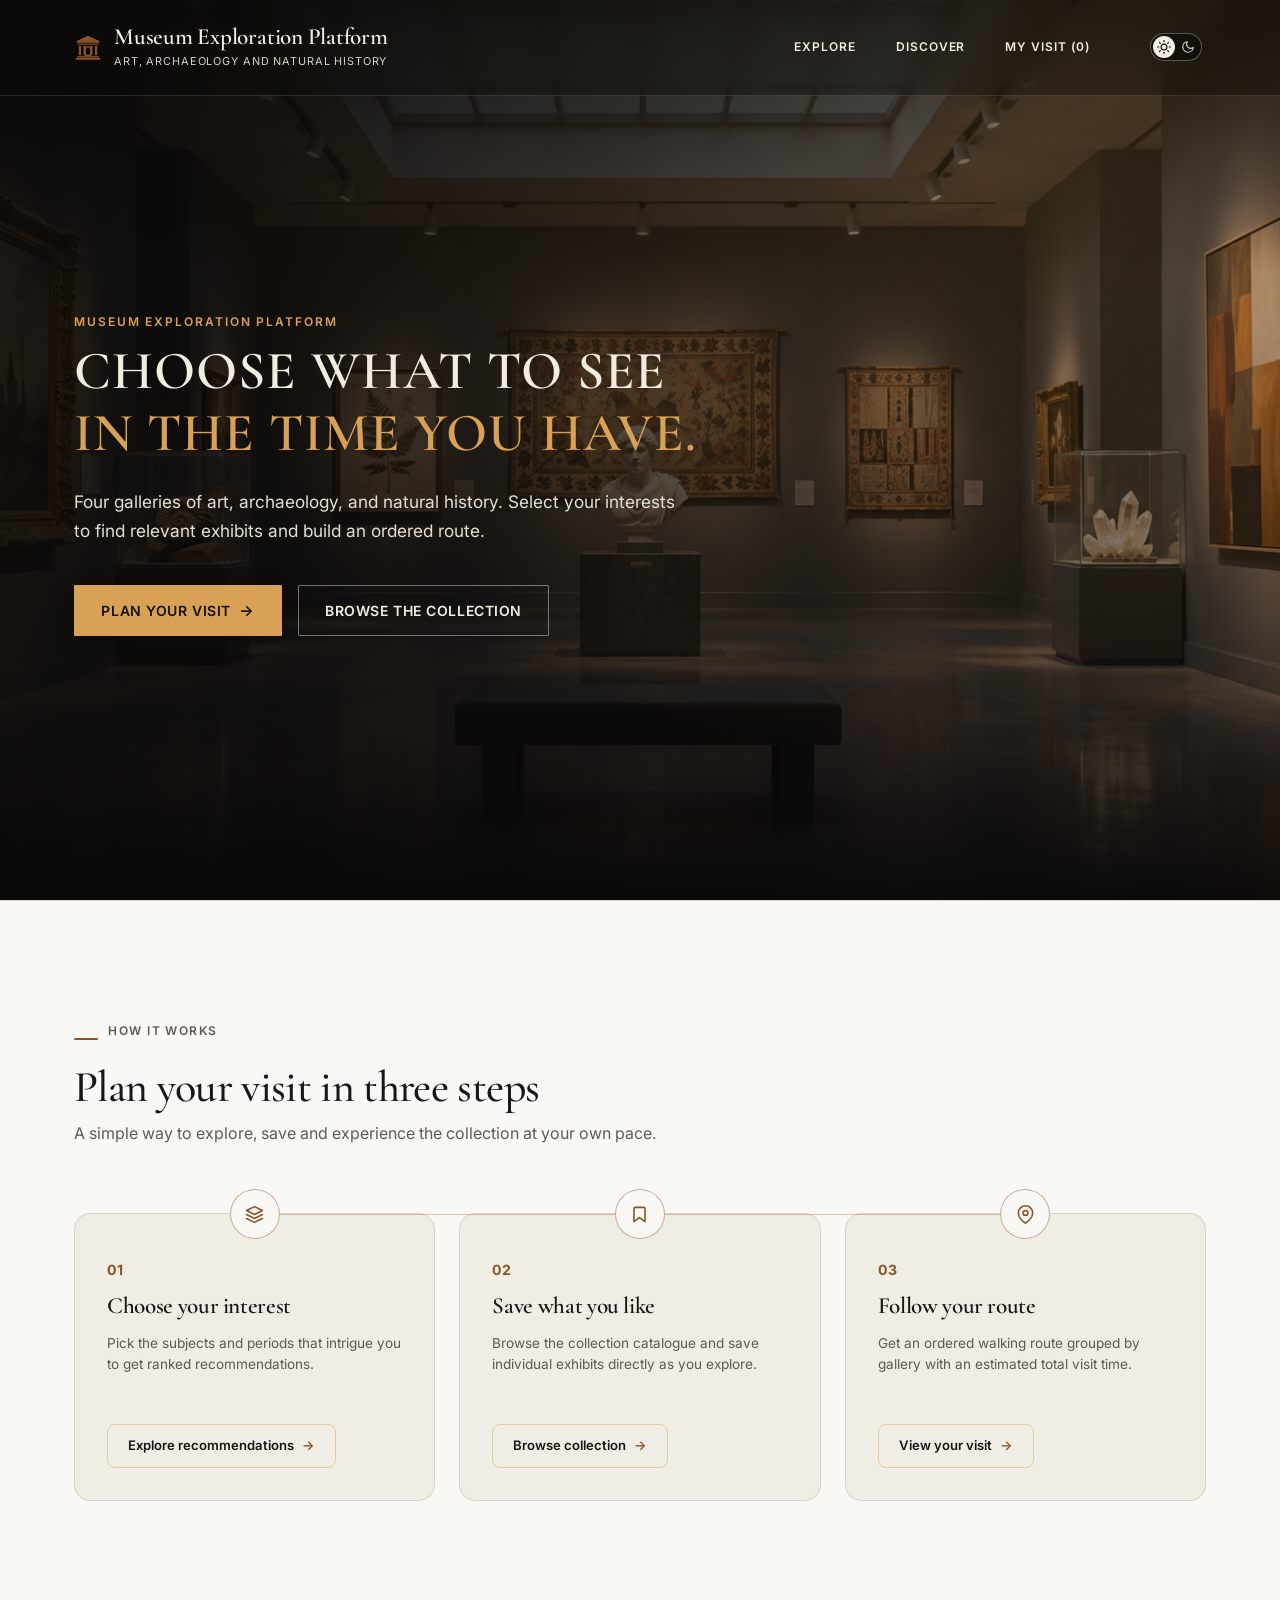
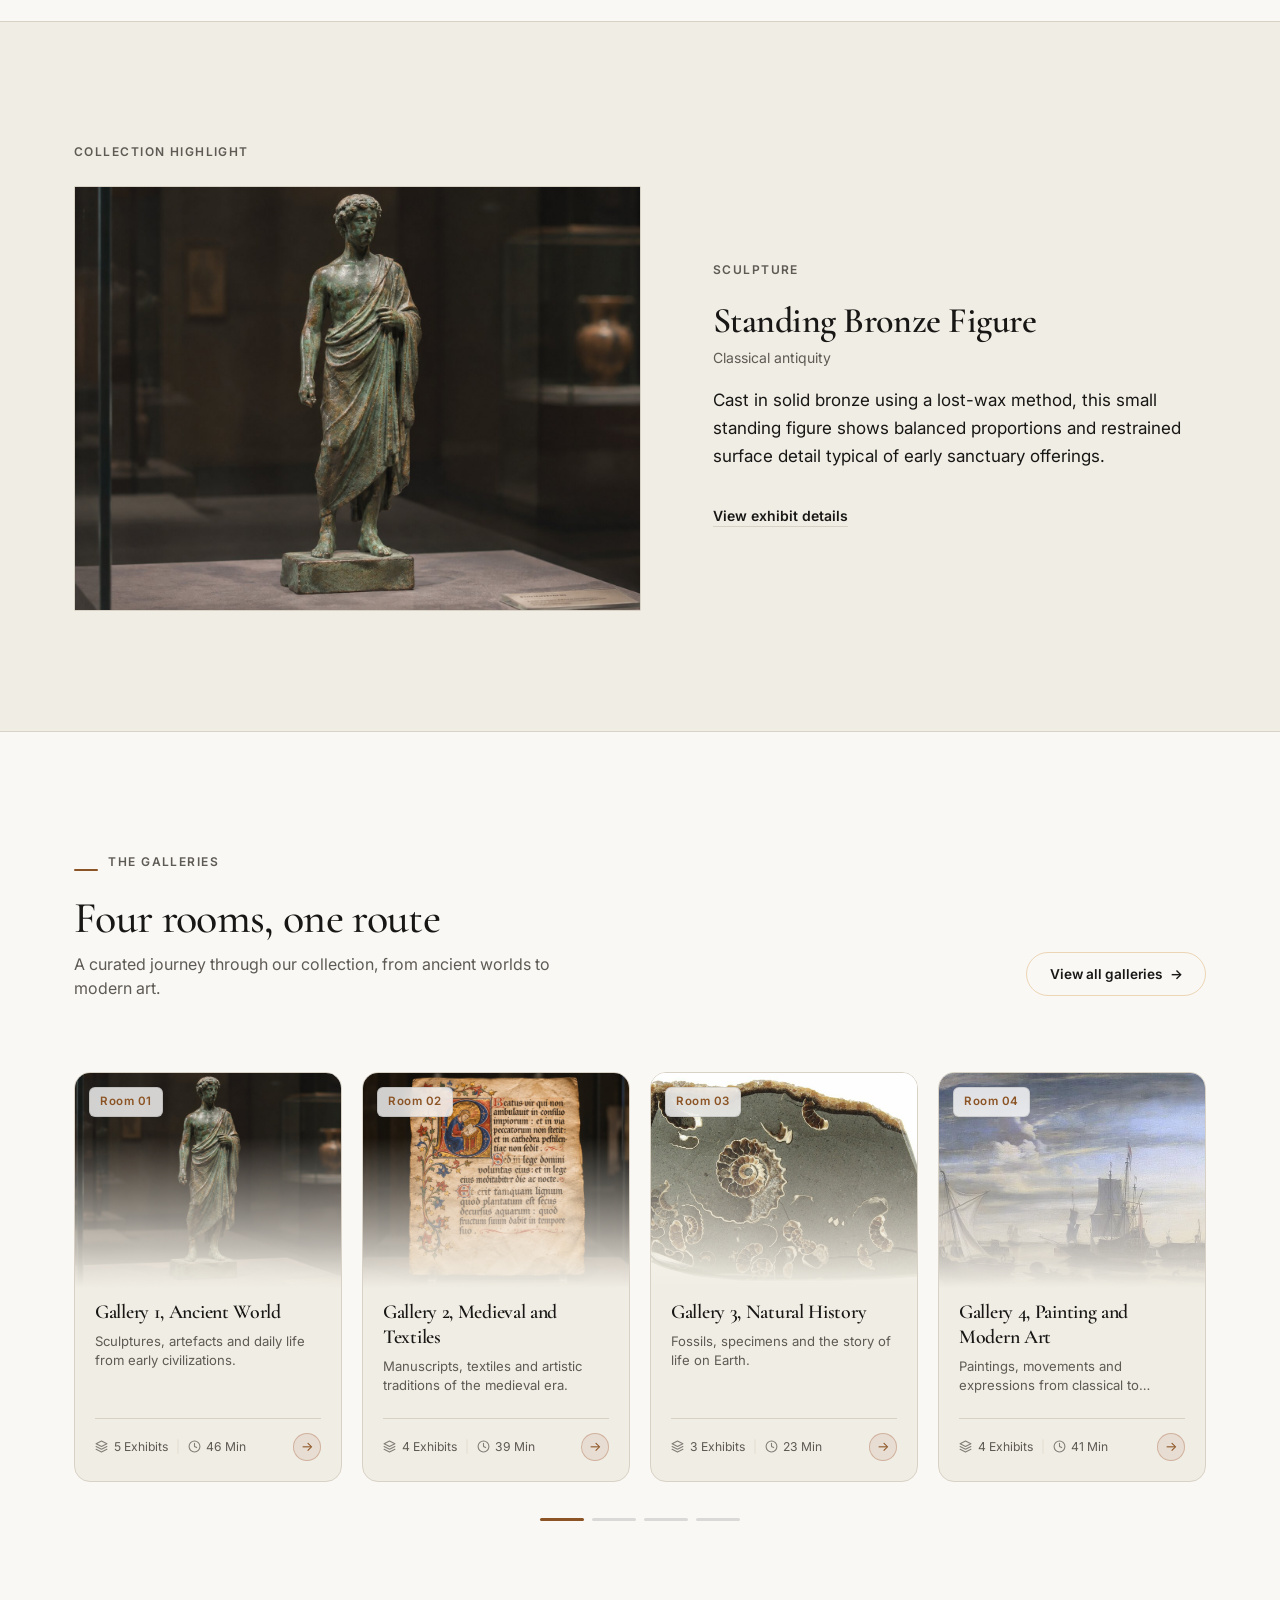
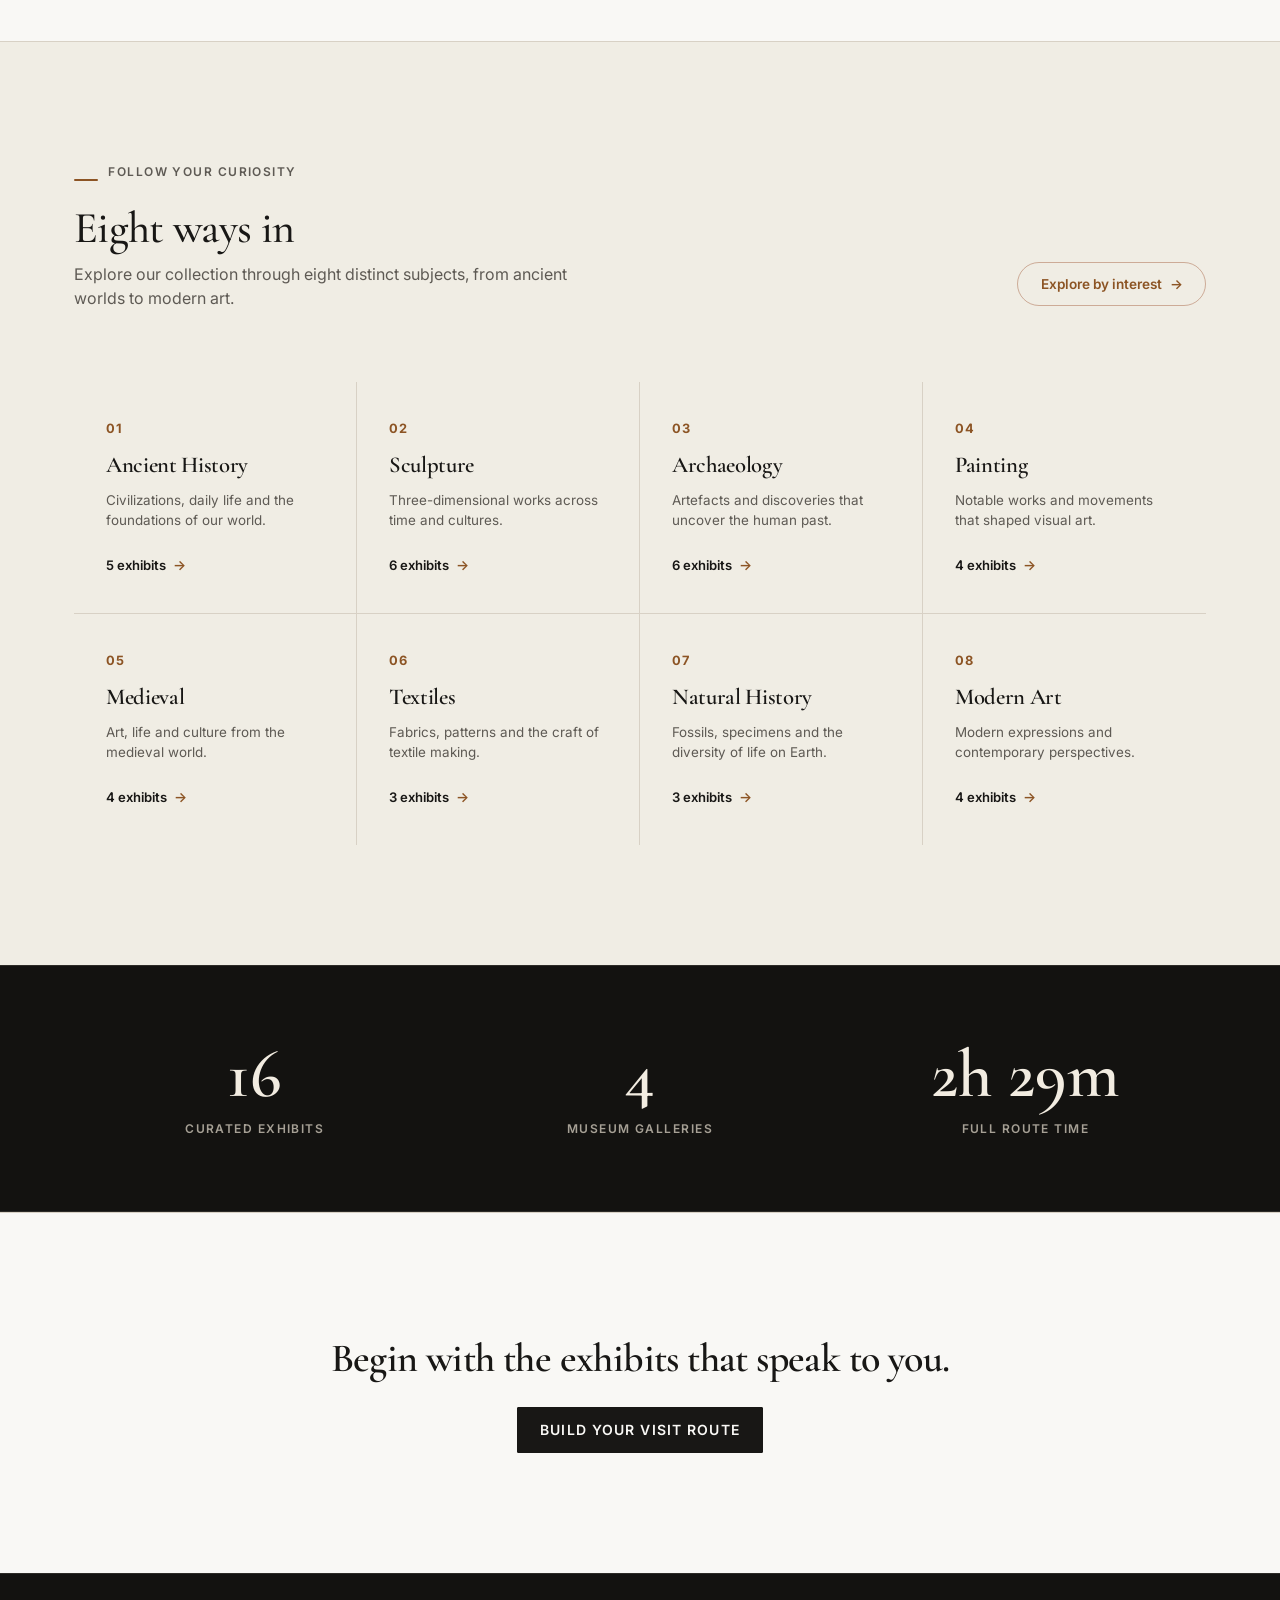
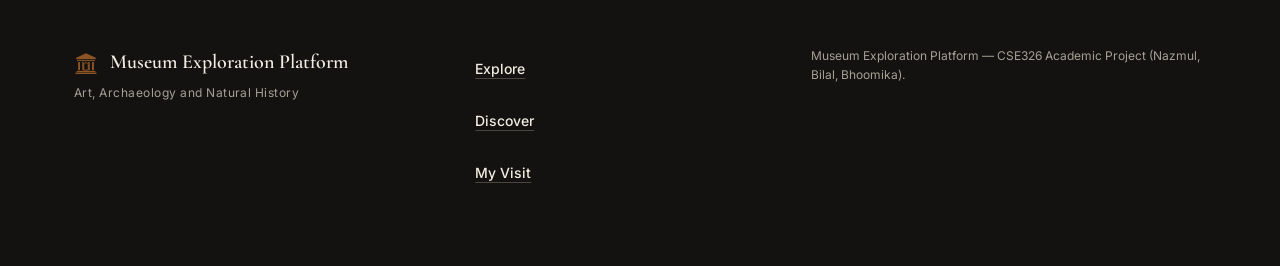
==== index.html @ 43112bed "Initial commit: Museum Exploration Platform" ====
<!DOCTYPE html>
<html lang="en">
<head>
  <meta charset="UTF-8">
  <meta name="viewport" content="width=device-width, initial-scale=1.0">
  <title>Museum Exploration Platform — Art, Archaeology and Natural History</title>
  <link rel="icon" type="image/svg+xml" href="images/logo.svg">
  <!-- Anti-flash: set theme before rendering -->
  <script>
    (function () {
      try {
        var saved = localStorage.getItem('theme');
        var prefersDark = window.matchMedia && window.matchMedia('(prefers-color-scheme: dark)').matches;
        var theme = saved || (prefersDark ? 'dark' : 'light');
        document.documentElement.setAttribute('data-theme', theme);
      } catch (e) {
        document.documentElement.setAttribute('data-theme', 'light');
      }
    })();
  </script>
  <link rel="preconnect" href="https://fonts.googleapis.com">
  <link rel="preconnect" href="https://fonts.gstatic.com" crossorigin>
  <link href="https://fonts.googleapis.com/css2?family=Cormorant+Garamond:wght@500;600;700&family=Inter:wght@400;500;600&display=swap" rel="stylesheet">
  <link rel="stylesheet" href="css/style.css">
  <script src="js/data.js" defer></script>
  <script src="js/storage.js" defer></script>
  <script src="js/script.js" defer></script>
</head>
<body>
  <div class="scroll-progress" id="scroll-progress" aria-hidden="true"></div>
  <header class="site-header site-header--home">
    <div class="container header-inner">
      <a href="index.html" class="site-brand" aria-current="page">
        <span class="site-logo" aria-hidden="true">
          <svg class="site-logo-icon" width="28" height="28" viewBox="0 0 32 32" fill="none" xmlns="http://www.w3.org/2000/svg">
            <path d="M16 3L3 9V11H29V9L16 3Z" fill="currentColor"/>
            <rect x="4" y="12" width="24" height="1.5" fill="currentColor" opacity="0.85"/>
            <rect x="5.5" y="14.5" width="2.5" height="11" rx="0.5" fill="currentColor"/>
            <rect x="11" y="14.5" width="2" height="11" rx="0.5" fill="currentColor"/>
            <rect x="19" y="14.5" width="2" height="11" rx="0.5" fill="currentColor"/>
            <rect x="24" y="14.5" width="2.5" height="11" rx="0.5" fill="currentColor"/>
            <path d="M13 25.5V18.5C13 16.843 14.343 15.5 16 15.5C17.657 15.5 19 16.843 19 18.5V25.5H13Z" stroke="currentColor" stroke-width="1.3" fill="none"/>
            <rect x="3.5" y="26.5" width="25" height="1.5" fill="currentColor"/>
            <rect x="2" y="28.5" width="28" height="2" rx="0.5" fill="currentColor"/>
          </svg>
        </span>
        <span class="site-brand-text">
          <span class="site-title">Museum Exploration Platform</span>
          <span class="site-subtitle">Art, Archaeology and Natural History</span>
        </span>
      </a>

      <div class="header-controls">
        <button type="button" class="theme-toggle" id="theme-toggle" role="switch" aria-checked="false" aria-label="Dark mode">
          <span class="sr-only">Dark mode</span>
          <span class="switch-track" aria-hidden="true">
            <svg class="switch-icon switch-icon-sun" width="14" height="14" viewBox="0 0 24 24" fill="none" stroke="currentColor" stroke-width="2" stroke-linecap="round" stroke-linejoin="round" aria-hidden="true">
              <circle cx="12" cy="12" r="5"></circle>
              <line x1="12" y1="1" x2="12" y2="3"></line>
              <line x1="12" y1="21" x2="12" y2="23"></line>
              <line x1="4.22" y1="4.22" x2="5.64" y2="5.64"></line>
              <line x1="18.36" y1="18.36" x2="19.78" y2="19.78"></line>
              <line x1="1" y1="12" x2="3" y2="12"></line>
              <line x1="21" y1="12" x2="23" y2="12"></line>
              <line x1="4.22" y1="19.78" x2="5.64" y2="18.36"></line>
              <line x1="18.36" y1="5.64" x2="19.78" y2="4.22"></line>
            </svg>
            <svg class="switch-icon switch-icon-moon" width="14" height="14" viewBox="0 0 24 24" fill="none" stroke="currentColor" stroke-width="2" stroke-linecap="round" stroke-linejoin="round" aria-hidden="true">
              <path d="M21 12.79A9 9 0 1 1 11.21 3 7 7 0 0 0 21 12.79z"></path>
            </svg>
            <span class="switch-knob"></span>
          </span>
        </button>
        <button type="button" class="nav-toggle" id="nav-toggle" aria-expanded="false" aria-controls="site-nav">
          Menu
        </button>
      </div>

      <nav class="site-nav" id="site-nav" aria-label="Main navigation">
        <ul class="nav-list">
          <li><a href="explore.html" class="nav-link">Explore</a></li>
          <li><a href="discover.html" class="nav-link">Discover</a></li>
          <li><a href="visit.html" class="nav-link">My Visit (<span id="nav-visit-count">0</span>)</a></li>
        </ul>
      </nav>
    </div>
  </header>

  <main>
    <!-- Section 1: Full-width Photography Hero -->
    <section class="hero-full" aria-labelledby="hero-heading">
      <img src="images/hero-gallery.jpg" alt="Symmetrical museum gallery with a dark gallery bench, central marble bust on a stone pedestal, skylight ceiling, wall tapestries and paintings, and glass display cases holding a fossil and crystal specimen" class="hero-full-bg">
      <div class="hero-full-scrim" aria-hidden="true"></div>
      <div class="container hero-full-container">
        <div class="hero-content">
          <p class="label hero-eyebrow">Museum Exploration Platform</p>
          <h1 id="hero-heading" class="display-title">
            <span class="hero-title-line">Choose what to see</span>
            <span class="hero-title-line hero-accent">in the time you have.</span>
          </h1>
          <p class="hero-lead">
            Four galleries of art, archaeology, and natural history. Select your interests to find relevant exhibits and build an ordered route.
          </p>
          <div class="hero-actions">
            <a href="discover.html" class="btn btn-hero-primary">
              <span>Plan your visit</span>
              <span class="hero-btn-arrow" aria-hidden="true">&rarr;</span>
            </a>
            <a href="explore.html" class="btn btn-hero-secondary">
              <span>Browse the collection</span>
            </a>
          </div>
        </div>
      </div>
    </section>

    <!-- Section 2: Site Guide -->
    <section class="home-section section-bg-base guide-section" aria-labelledby="guide-heading">
      <div class="container">
        <div class="guide-header reveal">
          <div class="eyebrow-row">
            <span class="eyebrow-dash" aria-hidden="true"></span>
            <p class="label guide-eyebrow">How it works</p>
          </div>
          <h2 id="guide-heading" class="guide-heading">Plan your visit in three steps</h2>
          <p class="guide-subtitle">A simple way to explore, save and experience the collection at your own pace.</p>
        </div>

        <div class="guide-stepper-container reveal">
          <div class="guide-grid">
            <!-- Step 1 -->
            <div class="guide-card">
              <div class="guide-node" aria-hidden="true">
                <svg class="guide-node-icon" width="20" height="20" viewBox="0 0 24 24" fill="none" stroke="currentColor" stroke-width="2" stroke-linecap="round" stroke-linejoin="round">
                  <polygon points="12 2 2 7 12 12 22 7 12 2"></polygon>
                  <polyline points="2 17 12 22 22 17"></polyline>
                  <polyline points="2 12 12 17 22 12"></polyline>
                </svg>
              </div>
              <span class="guide-num">01</span>
              <h3 class="guide-title">Choose your interest</h3>
              <p class="guide-desc">Pick the subjects and periods that intrigue you to get ranked recommendations.</p>
              <a href="discover.html" class="btn-guide-action">
                <span>Explore recommendations</span>
                <span class="btn-arrow" aria-hidden="true">&rarr;</span>
              </a>
            </div>

            <!-- Step 2 -->
            <div class="guide-card">
              <div class="guide-node" aria-hidden="true">
                <svg class="guide-node-icon" width="20" height="20" viewBox="0 0 24 24" fill="none" stroke="currentColor" stroke-width="2" stroke-linecap="round" stroke-linejoin="round">
                  <path d="M19 21l-7-5-7 5V5a2 2 0 0 1 2-2h10a2 2 0 0 1 2 2z"></path>
                </svg>
              </div>
              <span class="guide-num">02</span>
              <h3 class="guide-title">Save what you like</h3>
              <p class="guide-desc">Browse the collection catalogue and save individual exhibits directly as you explore.</p>
              <a href="explore.html" class="btn-guide-action">
                <span>Browse collection</span>
                <span class="btn-arrow" aria-hidden="true">&rarr;</span>
              </a>
            </div>

            <!-- Step 3 -->
            <div class="guide-card">
              <div class="guide-node" aria-hidden="true">
                <svg class="guide-node-icon" width="20" height="20" viewBox="0 0 24 24" fill="none" stroke="currentColor" stroke-width="2" stroke-linecap="round" stroke-linejoin="round">
                  <path d="M21 10c0 7-9 13-9 13s-9-6-9-13a9 9 0 0 1 18 0z"></path>
                  <circle cx="12" cy="10" r="3"></circle>
                </svg>
              </div>
              <span class="guide-num">03</span>
              <h3 class="guide-title">Follow your route</h3>
              <p class="guide-desc">Get an ordered walking route grouped by gallery with an estimated total visit time.</p>
              <a href="visit.html" class="btn-guide-action">
                <span>View your visit</span>
                <span class="btn-arrow" aria-hidden="true">&rarr;</span>
              </a>
            </div>
          </div>
        </div>
      </div>
    </section>

    <!-- Section 3: Featured Exhibit Highlight -->
    <section class="home-section section-bg-surface" aria-labelledby="featured-heading">
      <div class="container">
        <div class="featured-header reveal">
          <p class="label">Collection Highlight</p>
          <h2 id="featured-heading" class="visually-hidden">Featured Exhibit</h2>
        </div>

        <div id="home-featured" class="featured-block reveal"></div>
      </div>
    </section>

    <!-- Section 4: The Galleries -->
    <section class="home-section section-bg-base galleries-section" aria-labelledby="galleries-heading">
      <div class="container">
        <div class="galleries-header-row reveal">
          <div class="galleries-header-text">
            <div class="eyebrow-row">
              <span class="eyebrow-dash" aria-hidden="true"></span>
              <p class="label galleries-eyebrow">The galleries</p>
            </div>
            <h2 id="galleries-heading" class="galleries-heading">Four rooms, one route</h2>
            <p class="galleries-subtitle">A curated journey through our collection, from ancient worlds to modern art.</p>
          </div>
          <a href="explore.html" class="btn-galleries-all">
            <span>View all galleries</span>
            <span class="btn-arrow" aria-hidden="true">&rarr;</span>
          </a>
        </div>

        <div id="home-galleries" class="galleries-grid reveal"></div>

        <div class="galleries-pagination-bar reveal" aria-hidden="true">
          <span class="gallery-bar is-active"></span>
          <span class="gallery-bar"></span>
          <span class="gallery-bar"></span>
          <span class="gallery-bar"></span>
        </div>
      </div>
    </section>

    <!-- Section 5: Interests -->
    <section class="home-section section-bg-surface interests-section" aria-labelledby="interests-heading">
      <div class="container">
        <div class="interests-header-row reveal">
          <div class="interests-header-text">
            <div class="eyebrow-row">
              <span class="eyebrow-dash" aria-hidden="true"></span>
              <p class="label interests-eyebrow">Follow your curiosity</p>
            </div>
            <h2 id="interests-heading" class="interests-heading">Eight ways in</h2>
            <p class="interests-subtitle">Explore our collection through eight distinct subjects, from ancient worlds to modern art.</p>
          </div>
          <a href="discover.html" class="btn-interests-all">
            <span>Explore by interest</span>
            <span class="btn-arrow" aria-hidden="true">&rarr;</span>
          </a>
        </div>

        <div id="home-interests" class="interests-grid reveal"></div>
      </div>
    </section>

    <!-- Section 6: Stats Band -->
    <section class="stats-section" aria-labelledby="stats-heading">
      <div class="container">
        <h2 id="stats-heading" class="visually-hidden">Museum by the Numbers</h2>
        <div id="home-stats" class="stats-grid reveal"></div>
      </div>
    </section>

    <!-- Section 7: Closing Call to Action -->
    <section class="home-section closing-cta-section section-bg-base" aria-labelledby="cta-heading">
      <div class="container">
        <div class="closing-cta reveal">
          <h2 id="cta-heading" class="closing-cta-title">Begin with the exhibits that speak to you.</h2>
          <a href="discover.html" class="btn btn-primary">Build your visit route</a>
        </div>
      </div>
    </section>
  </main>

  <footer class="site-footer">
    <div class="container">
      <div class="footer-grid">
        <div class="footer-col">
          <div class="footer-brand-wrap">
            <span class="site-logo footer-logo" aria-hidden="true">
              <svg width="24" height="24" viewBox="0 0 32 32" fill="none" xmlns="http://www.w3.org/2000/svg">
                <path d="M16 3L3 9V11H29V9L16 3Z" fill="currentColor"/>
                <rect x="4" y="12" width="24" height="1.5" fill="currentColor" opacity="0.85"/>
                <rect x="5.5" y="14.5" width="2.5" height="11" rx="0.5" fill="currentColor"/>
                <rect x="11" y="14.5" width="2" height="11" rx="0.5" fill="currentColor"/>
                <rect x="19" y="14.5" width="2" height="11" rx="0.5" fill="currentColor"/>
                <rect x="24" y="14.5" width="2.5" height="11" rx="0.5" fill="currentColor"/>
                <path d="M13 25.5V18.5C13 16.843 14.343 15.5 16 15.5C17.657 15.5 19 16.843 19 18.5V25.5H13Z" stroke="currentColor" stroke-width="1.3" fill="none"/>
                <rect x="3.5" y="26.5" width="25" height="1.5" fill="currentColor"/>
                <rect x="2" y="28.5" width="28" height="2" rx="0.5" fill="currentColor"/>
              </svg>
            </span>
            <p class="footer-brand">Museum Exploration Platform</p>
          </div>
          <p class="footer-subtitle">Art, Archaeology and Natural History</p>
        </div>

        <nav class="footer-col" aria-label="Footer navigation">
          <ul class="footer-links">
            <li><a href="explore.html">Explore</a></li>
            <li><a href="discover.html">Discover</a></li>
            <li><a href="visit.html">My Visit</a></li>
          </ul>
        </nav>

        <div class="footer-col footer-meta">
          <p>Museum Exploration Platform — CSE326 Academic Project (Nazmul, Bilal, Bhoomika).</p>
        </div>
      </div>
    </div>
  </footer>

  <button type="button" class="back-to-top" id="back-to-top" aria-label="Back to top">
    <svg width="14" height="14" viewBox="0 0 14 14" fill="none" aria-hidden="true">
      <path d="M7 12V2M7 2L2 7M7 2L12 7" stroke="currentColor" stroke-width="1.75" stroke-linecap="square"/>
    </svg>
  </button>
</body>
</html>
---- css/style.css ----
:root {
  color-scheme: light;

  /* Museum Exploration Platform (Light Theme) */
  --color-bg: #F9F8F5;
  --color-surface: #F0EDE4;
  --color-surface-raised: #FFFFFF;
  --color-text: #181715;
  --color-text-muted: #5E5A54;
  --color-border: #D8D1C5;
  --color-border-ui: #7A746B;
  --color-accent: #8C5424;
  --color-accent-hover: #70421B;
  --color-accent-text: #FFFFFF;
  --color-overlay: rgba(19, 18, 16, 0.72);
  --color-header-bg: rgba(249, 248, 245, 0.72);
  --color-hero-accent: #D9A155;
  --header-h: 74px;
  --shadow-soft: 0 10px 30px -10px rgba(24, 23, 21, 0.08);

  /* Typography */
  --font-heading: "Cormorant Garamond", Georgia, "Times New Roman", serif;
  --font-body: "Inter", -apple-system, BlinkMacSystemFont, "Segoe UI", Roboto, sans-serif;

  /* Fluid type scale (clamp) */
  --text-display: clamp(2.75rem, 6vw, 4.5rem);
  --text-h1: clamp(2.25rem, 4.5vw, 3.25rem);
  --text-h2: clamp(1.75rem, 3vw, 2.25rem);
  --text-h3: clamp(1.25rem, 2vw, 1.5rem); /* min 20px (1.25rem) */
  --text-base: 1.0625rem;
  --text-sm: 0.875rem;
  --text-xs: 0.75rem;

  /* Spacing scale */
  --container-max: 1180px;
  --space-2xs: 0.25rem;
  --space-xs: 0.5rem;
  --space-sm: 1rem;
  --space-md: 1.5rem;
  --space-lg: 2.5rem;
  --space-xl: 4.5rem;
  --space-2xl: 7.5rem;

  /* Physical shape & motion */
  --radius: 1px;
  --card-ratio: 4 / 5;
  --transition: 0.25s ease;
  --transition-theme: background-color 0.3s ease, color 0.3s ease, border-color 0.3s ease;
}

[data-theme="dark"] {
  color-scheme: dark;

  /* Museum Exploration Platform (Dark Theme) */
  --color-bg: #131210;
  --color-surface: #1D1C19;
  --color-surface-raised: #272622;
  --color-text: #F2ECE1;
  --color-text-muted: #A6A095;
  --color-border: #2D2B27;
  --color-border-ui: #7C766C;
  --color-accent: #C89248;
  --color-accent-hover: #D9A155;
  --color-accent-text: #131210;
  --color-overlay: rgba(10, 9, 8, 0.80);
  --color-header-bg: rgba(19, 18, 16, 0.72);
  --color-hero-accent: #D9A155;
  --shadow-soft: 0 10px 30px -10px rgba(0, 0, 0, 0.45);
}

*,
*::before,
*::after {
  box-sizing: border-box;
}

html {
  scroll-behavior: smooth;
}

body {
  margin: 0;
  min-height: 100vh;
  display: flex;
  flex-direction: column;
  font-family: var(--font-body);
  font-size: var(--text-base);
  line-height: 1.65;
  color: var(--color-text);
  background-color: var(--color-bg);
  transition: var(--transition-theme);
}

@media (prefers-reduced-motion: reduce) {
  *,
  *::before,
  *::after {
    animation-duration: 0.01ms !important;
    animation-iteration-count: 1 !important;
    transition-duration: 0.01ms !important;
    scroll-behavior: auto !important;
  }

  html.js-reveal .reveal {
    opacity: 1 !important;
    transform: none !important;
    transition: none !important;
  }

  .back-to-top {
    transition: none !important;
    transform: none !important;
  }

  .scroll-progress {
    transition: none !important;
  }

  .intro-loader-progress {
    width: 100% !important;
    transition: none !important;
  }

  .site-header {
    transition: none !important;
  }

  .switch-knob {
    transition: none !important;
  }

  .exhibit-card,
  .exhibit-card:hover,
  .exhibit-card-media img,
  .exhibit-card:hover .exhibit-card-media img,
  .card-bookmark-btn,
  .card-bookmark-btn:hover,
  .exhibit-card-view-link,
  .exhibit-card-view-link .arrow,
  .exhibit-card-view-link:hover .arrow,
  .btn-hero-primary,
  .btn-hero-primary:hover,
  .btn-hero-primary .hero-btn-arrow,
  .btn-hero-secondary,
  .btn-hero-secondary:hover {
    transform: none !important;
    filter: none !important;
    transition: none !important;
  }
}

main {
  flex: 1;
  padding-top: var(--header-h);
}

.site-header--home + main {
  padding-top: 0;
}

img {
  display: block;
  max-width: 100%;
  height: auto;
}

h1,
h2,
h3 {
  font-family: var(--font-heading);
  font-weight: 600;
  line-height: 1.18;
  color: var(--color-text);
  margin: 0 0 var(--space-sm);
  letter-spacing: -0.015em;
}

h1 {
  font-size: var(--text-h1);
  line-height: 1.12;
}

h2 {
  font-size: var(--text-h2);
  line-height: 1.2;
}

h3 {
  font-size: var(--text-h3);
  line-height: 1.3;
}

p {
  margin: 0 0 var(--space-sm);
}

a {
  color: var(--color-text);
  transition: color var(--transition);
}

a:focus-visible,
button:focus-visible {
  outline: 2px solid var(--color-accent);
  outline-offset: 3px;
}

.container {
  width: 100%;
  max-width: var(--container-max);
  margin: 0 auto;
  padding-left: var(--space-sm);
  padding-right: var(--space-sm);
}

.label {
  font-size: var(--text-xs);
  font-weight: 600;
  text-transform: uppercase;
  letter-spacing: 0.12em;
  color: var(--color-text-muted);
}

/* Buttons */
.btn {
  display: inline-flex;
  align-items: center;
  justify-content: center;
  gap: 0.5rem;
  min-height: 44px;
  padding: 0.65rem 1.4rem;
  font-family: var(--font-body);
  font-size: var(--text-sm);
  font-weight: 600;
  text-transform: uppercase;
  letter-spacing: 0.08em;
  text-decoration: none;
  border-radius: var(--radius);
  cursor: pointer;
  transition: background-color var(--transition), color var(--transition), border-color var(--transition), transform var(--transition), box-shadow var(--transition);
}

.btn:active {
  transform: translateY(1px) scale(0.99);
}

.btn:disabled,
.btn[aria-disabled="true"] {
  opacity: 0.45;
  cursor: not-allowed;
  pointer-events: none;
}

.btn-primary {
  background-color: var(--color-text);
  color: var(--color-bg);
  border: 1px solid var(--color-text);
}

.btn-primary:hover {
  background-color: var(--color-accent);
  border-color: var(--color-accent);
  color: var(--color-accent-text);
}

.btn-secondary {
  background-color: transparent;
  color: var(--color-text);
  border: 1px solid var(--color-border-ui);
}

.btn-secondary:hover {
  background-color: var(--color-surface);
  border-color: var(--color-text);
  color: var(--color-text);
}

.save-btn.is-saved {
  background-color: var(--color-text);
  color: var(--color-bg);
  border-color: var(--color-text);
}

.save-btn.is-saved:hover {
  background-color: var(--color-accent);
  border-color: var(--color-accent);
  color: var(--color-accent-text);
}

[hidden] {
  display: none !important;
}

/* Shared header and navigation */
.site-header {
  position: fixed;
  top: 0;
  left: 0;
  right: 0;
  width: 100%;
  z-index: 100;
  background-color: var(--color-header-bg);
  -webkit-backdrop-filter: blur(14px);
  backdrop-filter: blur(14px);
  border-bottom: 1px solid var(--color-border);
  transform: translateY(0);
  transition: transform 0.35s ease, background-color var(--transition), border-color var(--transition), box-shadow var(--transition), color var(--transition);
}

@supports not ((backdrop-filter: blur(1px)) or (-webkit-backdrop-filter: blur(1px))) {
  .site-header {
    background-color: var(--color-bg);
  }
  .site-header.is-home-top {
    background-color: #131210;
  }
}

.site-header.is-scrolled {
  border-bottom-color: var(--color-border);
  box-shadow: var(--shadow-soft);
}

/* Hide on scroll down past 120px */
.site-header.is-hidden {
  transform: translateY(-100%);
}

/* Keyboard accessibility: never hide while focus is within header */
.site-header:focus-within {
  transform: translateY(0) !important;
}

/* Solid background when mobile nav is open */
.site-header.has-nav-open {
  background-color: var(--color-bg);
}

/* Home page top state: dark translucent tint over hero photo */
.site-header.is-home-top {
  background-color: rgba(10, 9, 8, 0.35);
  border-bottom-color: rgba(255, 255, 255, 0.12);
  color: #F2ECE1;
}

.site-header.is-home-top.has-nav-open {
  background-color: rgba(19, 18, 16, 0.95);
}

.site-header.is-home-top .site-title,
.site-header.is-home-top .nav-link,
.site-header.is-home-top .nav-toggle {
  color: #F2ECE1;
}

.site-header.is-home-top .site-subtitle {
  color: #D8D1C5;
}

.site-header.is-home-top .site-brand:hover .site-title {
  color: #D9A155;
}

.site-header.is-home-top .nav-link:hover,
.site-header.is-home-top .nav-link[aria-current="page"] {
  color: #D9A155;
  text-decoration-color: #D9A155;
}

.site-header.is-home-top .nav-toggle {
  color: #F2ECE1;
  border-color: rgba(255, 255, 255, 0.3);
}

.site-header.is-home-top .nav-toggle:hover {
  background-color: rgba(255, 255, 255, 0.12);
  border-color: #F2ECE1;
}

.site-header.is-home-top .switch-track {
  background-color: rgba(10, 9, 8, 0.55);
  border-color: rgba(255, 255, 255, 0.3);
}

.site-header.is-home-top .theme-toggle:hover .switch-track {
  border-color: #F2ECE1;
}

.site-header.is-home-top .switch-icon {
  color: #D8D1C5;
}

.site-header.is-home-top .switch-icon-sun {
  color: #181715;
}

.site-header.is-home-top .switch-knob {
  background-color: #F2ECE1;
}

[data-theme="dark"] .site-header.is-home-top .switch-icon-moon {
  color: #131210;
}

[data-theme="dark"] .site-header.is-home-top .switch-icon-sun {
  color: #A6A095;
}

[data-theme="dark"] .site-header.is-home-top .switch-knob {
  background-color: #D9A155;
}

.header-inner {
  display: flex;
  flex-wrap: wrap;
  align-items: center;
  justify-content: space-between;
  gap: var(--space-sm);
  padding-top: var(--space-sm);
  padding-bottom: var(--space-sm);
}

.site-brand {
  flex: 1;
  min-width: 0;
  display: flex;
  flex-direction: row;
  align-items: center;
  gap: 0.75rem;
  min-height: 44px;
  text-decoration: none;
  color: var(--color-text);
}

.site-logo {
  display: inline-flex;
  align-items: center;
  justify-content: center;
  color: var(--color-hero-accent);
  flex-shrink: 0;
  transition: transform var(--transition), color var(--transition);
}

[data-theme="light"] .site-logo {
  color: var(--color-accent);
}

.site-brand:hover .site-logo {
  transform: scale(1.05);
}

.site-brand-text {
  display: flex;
  flex-direction: column;
  justify-content: center;
  min-width: 0;
}

.site-title {
  font-family: var(--font-heading);
  font-size: clamp(1.15rem, 1.8vw, 1.4rem);
  font-weight: 600;
  line-height: 1.15;
  letter-spacing: -0.01em;
  white-space: nowrap;
  transition: color var(--transition);
}

.site-brand:hover .site-title {
  color: var(--color-hero-accent);
}

[data-theme="light"] .site-brand:hover .site-title {
  color: var(--color-accent);
}

.site-subtitle {
  font-size: 0.68rem;
  color: var(--color-text-muted);
  letter-spacing: 0.08em;
  text-transform: uppercase;
  margin-top: 2px;
}

.header-controls {
  display: flex;
  align-items: center;
  gap: var(--space-xs);
}

/* Dark Mode Switch */
.theme-toggle {
  display: inline-flex;
  align-items: center;
  justify-content: center;
  min-height: 44px;
  min-width: 56px;
  padding: 8px 4px;
  background-color: transparent;
  border: none;
  border-radius: 999px;
  cursor: pointer;
  color: var(--color-text);
  transition: opacity var(--transition);
}

.theme-toggle:focus-visible {
  outline: 2px solid var(--color-accent);
  outline-offset: 3px;
}

/* 52px by 28px pill track */
.switch-track {
  position: relative;
  display: inline-flex;
  align-items: center;
  justify-content: space-between;
  width: 52px;
  height: 28px;
  padding: 0 6px;
  background-color: var(--color-surface);
  border: 1px solid var(--color-border-ui);
  border-radius: 999px;
  box-sizing: border-box;
  transition: background-color var(--transition), border-color var(--transition);
}

.theme-toggle:hover .switch-track {
  border-color: var(--color-text);
}

[data-theme="dark"] .switch-track {
  background-color: var(--color-surface-raised);
  border-color: var(--color-border-ui);
}

/* Sun and Moon icons */
.switch-icon {
  width: 14px;
  height: 14px;
  flex-shrink: 0;
  z-index: 2;
  color: var(--color-text-muted);
  transition: color var(--transition);
  pointer-events: none;
}

.switch-icon-sun {
  color: #181715;
}

.switch-icon-moon {
  color: var(--color-text-muted);
}

[data-theme="dark"] .switch-icon-sun {
  color: var(--color-text-muted);
}

[data-theme="dark"] .switch-icon-moon {
  color: #131210;
}

/* Round knob */
.switch-knob {
  position: absolute;
  top: 2px;
  left: 2px;
  width: 22px;
  height: 22px;
  border-radius: 50%;
  background-color: #FFFFFF;
  box-shadow: 0 1px 3px rgba(0, 0, 0, 0.22);
  z-index: 1;
  transform: translateX(0);
  transition: transform 0.3s cubic-bezier(0.4, 0, 0.2, 1), background-color var(--transition);
  pointer-events: none;
}

.theme-toggle:hover .switch-knob {
  box-shadow: 0 2px 6px rgba(0, 0, 0, 0.3);
}

[data-theme="dark"] .switch-knob {
  transform: translateX(24px);
  background-color: var(--color-accent);
}

[data-theme="dark"] .theme-toggle:hover .switch-knob {
  background-color: var(--color-accent-hover);
}

.nav-toggle {
  flex-shrink: 0;
  display: inline-flex;
  align-items: center;
  justify-content: center;
  min-height: 44px;
  min-width: 44px;
  padding: 0 var(--space-sm);
  background-color: transparent;
  color: var(--color-text);
  border: 1px solid var(--color-border-ui);
  border-radius: var(--radius);
  font-family: var(--font-body);
  font-size: var(--text-xs);
  font-weight: 600;
  letter-spacing: 0.08em;
  text-transform: uppercase;
  cursor: pointer;
  transition: background-color var(--transition), border-color var(--transition);
}

.nav-toggle:hover {
  background-color: var(--color-surface);
  border-color: var(--color-text);
}

.site-nav {
  display: none;
  width: 100%;
  border-top: 1px solid var(--color-border);
  padding-top: var(--space-xs);
}

.site-nav.is-open {
  display: block;
}

.nav-list {
  list-style: none;
  margin: 0;
  padding: 0;
  display: flex;
  flex-direction: column;
}

.nav-link {
  display: flex;
  align-items: center;
  min-height: 44px;
  font-size: var(--text-xs);
  font-weight: 600;
  letter-spacing: 0.08em;
  text-transform: uppercase;
  text-decoration: none;
  color: var(--color-text);
  transition: color var(--transition);
}

.nav-link:hover,
.nav-link[aria-current="page"] {
  color: var(--color-accent);
  text-decoration: underline;
  text-underline-offset: 5px;
}

/* ==========================================================================
   Home Page: Editorial Photography and Sections
   ========================================================================== */

/* Full-width Photography Hero */
.hero-full {
  position: relative;
  min-height: 100vh;
  min-height: 100dvh;
  display: flex;
  align-items: center;
  background-color: #131210;
  overflow: hidden;
}

@media (min-width: 600px) {
  .hero-full {
    min-height: 100vh;
    min-height: 100dvh;
    align-items: center;
  }
}

@media (min-width: 1000px) {
  .hero-full {
    min-height: 100vh;
    min-height: 100dvh;
    align-items: center;
  }
}

.hero-full-bg {
  position: absolute;
  inset: 0;
  width: 100%;
  height: 100%;
  object-fit: cover;
  z-index: 1;
}

.hero-full-scrim {
  position: absolute;
  inset: 0;
  background:
    radial-gradient(
      ellipse at 85% 20%,
      rgba(217, 161, 85, 0.14) 0%,
      transparent 60%
    ),
    linear-gradient(
      105deg,
      rgba(10, 9, 8, 0.92) 0%,
      rgba(10, 9, 8, 0.74) 42%,
      rgba(10, 9, 8, 0.38) 75%,
      rgba(10, 9, 8, 0.18) 100%
    ),
    linear-gradient(
      to bottom,
      rgba(10, 9, 8, 0.65) 0%,
      transparent 30%,
      rgba(10, 9, 8, 0.45) 70%,
      rgba(10, 9, 8, 0.96) 100%
    );
  z-index: 2;
  pointer-events: none;
}

.hero-full-container {
  position: relative;
  z-index: 3;
  width: 100%;
  padding-top: calc(var(--header-h) + var(--space-md));
  padding-bottom: var(--space-lg);
  color: #F2ECE1;
}

@media (min-width: 600px) {
  .hero-full-container {
    padding-top: calc(var(--header-h) + var(--space-lg));
    padding-bottom: var(--space-xl);
  }
}

@media (min-width: 1000px) {
  .hero-full-container {
    padding-top: calc(var(--header-h) + var(--space-xl));
    padding-bottom: var(--space-2xl);
  }
}

.hero-full-container .hero-content {
  max-width: 52rem;
}

.hero-eyebrow {
  font-size: var(--text-xs);
  font-weight: 600;
  text-transform: uppercase;
  letter-spacing: 0.16em;
  color: var(--color-hero-accent) !important;
  margin-bottom: var(--space-xs);
}

.hero-full-container .display-title {
  font-family: var(--font-heading);
  font-size: clamp(1.85rem, 6.5vw, 2.35rem);
  font-weight: 600;
  line-height: 1.15;
  letter-spacing: 0.02em;
  text-transform: uppercase;
  color: #F2ECE1;
  margin-bottom: var(--space-md);
  max-width: 24ch;
  overflow-wrap: break-word;
  word-break: normal;
}

@media (min-width: 600px) {
  .hero-full-container .display-title {
    font-size: clamp(2.35rem, 4.2vw, 3.65rem);
  }
}

.hero-title-line {
  display: block;
}

.hero-accent {
  color: var(--color-hero-accent);
}

.hero-full-container .hero-lead {
  font-size: clamp(1.05rem, 1.35vw, 1.2rem);
  line-height: 1.65;
  color: #E6E0D4;
  max-width: 38rem;
  margin-bottom: var(--space-lg);
}

/* Hero Stagger Entrance */
.hero-content .hero-eyebrow,
.hero-content .hero-title-line,
.hero-content .hero-lead,
.hero-content .hero-actions {
  opacity: 1;
  transform: translateY(0);
}

html.js-hero-stagger .hero-content .hero-eyebrow,
html.js-hero-stagger .hero-content .hero-title-line,
html.js-hero-stagger .hero-content .hero-lead,
html.js-hero-stagger .hero-content .hero-actions {
  opacity: 0;
  transform: translateY(24px);
  transition: opacity 0.8s cubic-bezier(0.2, 0.8, 0.2, 1), transform 0.8s cubic-bezier(0.2, 0.8, 0.2, 1);
  will-change: opacity, transform;
}

html.js-hero-stagger .hero-content .hero-eyebrow {
  transition-delay: 0.05s;
}

html.js-hero-stagger .hero-content .hero-title-line:nth-child(1) {
  transition-delay: 0.15s;
}

html.js-hero-stagger .hero-content .hero-title-line:nth-child(2) {
  transition-delay: 0.25s;
}

html.js-hero-stagger .hero-content .hero-lead {
  transition-delay: 0.35s;
}

html.js-hero-stagger .hero-content .hero-actions {
  transition-delay: 0.45s;
}

html.js-hero-stagger .hero-content.is-lifted .hero-eyebrow,
html.js-hero-stagger .hero-content.is-lifted .hero-title-line,
html.js-hero-stagger .hero-content.is-lifted .hero-lead,
html.js-hero-stagger .hero-content.is-lifted .hero-actions {
  opacity: 1;
  transform: translateY(0);
}

@media (prefers-reduced-motion: reduce) {
  html.js-hero-stagger .hero-content .hero-eyebrow,
  html.js-hero-stagger .hero-content .hero-title-line,
  html.js-hero-stagger .hero-content .hero-lead,
  html.js-hero-stagger .hero-content .hero-actions {
    opacity: 1 !important;
    transform: none !important;
    transition: none !important;
  }
}

.hero-full-container .hero-actions {
  display: flex;
  flex-wrap: wrap;
  align-items: center;
  gap: var(--space-sm);
  margin-top: var(--space-xs);
}

/* Primary Hero Button: luminous, confident, inviting */
.btn-hero-primary {
  background-color: var(--color-hero-accent);
  color: #131210 !important;
  border: 1px solid var(--color-hero-accent);
  font-weight: 600;
  letter-spacing: 0.04em;
  padding: 0.8rem 1.65rem;
  box-shadow: 0 4px 18px rgba(0, 0, 0, 0.28);
  transition: transform 0.25s cubic-bezier(0.2, 0.8, 0.2, 1), 
              background-color 0.25s ease, 
              border-color 0.25s ease, 
              box-shadow 0.25s ease;
}

.btn-hero-primary .hero-btn-arrow {
  display: inline-block;
  font-size: 1.1em;
  line-height: 1;
  transition: transform 0.25s ease;
}

@media (hover: hover) and (pointer: fine) {
  .btn-hero-primary:hover {
    background-color: #E2B06A;
    border-color: #E2B06A;
    color: #131210 !important;
    transform: translateY(-2px);
    box-shadow: 0 8px 24px rgba(217, 161, 85, 0.35);
  }

  .btn-hero-primary:hover .hero-btn-arrow {
    transform: translateX(4px);
  }
}

.btn-hero-primary:active {
  transform: translateY(0);
  box-shadow: 0 2px 8px rgba(0, 0, 0, 0.25);
}

.btn-hero-primary:focus-visible {
  outline: 2px solid #FFFFFF;
  outline-offset: 3px;
}

/* Secondary Hero Button: architectural outline, clearly differentiated */
.btn-hero-secondary {
  background-color: transparent;
  color: #F2ECE1 !important;
  border: 1px solid rgba(242, 236, 225, 0.45);
  font-weight: 600;
  letter-spacing: 0.04em;
  padding: 0.8rem 1.65rem;
  transition: transform 0.25s cubic-bezier(0.2, 0.8, 0.2, 1), 
              background-color 0.25s ease, 
              border-color 0.25s ease, 
              color 0.25s ease, 
              box-shadow 0.25s ease;
}

@media (hover: hover) and (pointer: fine) {
  .btn-hero-secondary:hover {
    background-color: rgba(242, 236, 225, 0.12);
    border-color: #F2ECE1;
    color: #FFFFFF !important;
    transform: translateY(-2px);
    box-shadow: 0 6px 20px rgba(0, 0, 0, 0.25);
  }
}

.btn-hero-secondary:active {
  transform: translateY(0);
}

.btn-hero-secondary:focus-visible {
  outline: 2px solid var(--color-hero-accent);
  outline-offset: 3px;
}

.home-section {
  padding-top: var(--space-xl);
  padding-bottom: var(--space-xl);
  border-top: 1px solid var(--color-border);
}

/* Section Background Rhythm */
.section-bg-base {
  background-color: var(--color-bg);
}

.section-bg-surface {
  background-color: var(--color-surface);
}

/* Site Guide (How it works — Plan your visit in three steps) */
.guide-section {
  position: relative;
  overflow: visible;
}

.guide-header {
  margin-bottom: 2.75rem;
  max-width: 48rem;
}

.guide-heading {
  font-family: var(--font-heading);
  font-size: clamp(2rem, 3.8vw, 2.75rem);
  font-weight: 500;
  line-height: 1.15;
  color: var(--color-text);
  margin: 0.25rem 0 0.5rem;
}

.guide-subtitle {
  font-family: var(--font-body);
  font-size: clamp(0.92rem, 1.25vw, 1.05rem);
  color: var(--color-text-muted);
  line-height: 1.5;
  margin: 0;
}

.guide-stepper-container {
  position: relative;
  padding-top: 1.5rem;
}

.guide-grid {
  position: relative;
  display: grid;
  grid-template-columns: 1fr;
  gap: 3.5rem 1.5rem;
}

@media (min-width: 900px) {
  .guide-grid {
    grid-template-columns: repeat(3, 1fr);
    gap: 1.5rem;
  }

  /* Architectural connecting stepper line */
  .guide-stepper-container::before {
    content: "";
    position: absolute;
    top: calc(1.5rem + 1px);
    left: calc(100% / 6);
    right: calc(100% / 6);
    height: 1px;
    background: rgba(217, 161, 85, 0.45);
    z-index: 1;
    pointer-events: none;
  }

  [data-theme="light"] .guide-stepper-container::before {
    background: rgba(163, 92, 58, 0.35);
  }
}

.guide-card {
  position: relative;
  display: flex;
  flex-direction: column;
  height: 100%;
  background-color: var(--color-surface);
  border: 1px solid var(--color-border);
  border-radius: 16px;
  padding: 2.75rem 2rem 2rem;
  transition: transform 0.3s cubic-bezier(0.2, 0.8, 0.2, 1), 
              box-shadow 0.3s cubic-bezier(0.2, 0.8, 0.2, 1), 
              border-color 0.25s ease;
}

@media (hover: hover) and (pointer: fine) {
  .guide-card:hover {
    transform: translateY(-4px);
    border-color: rgba(217, 161, 85, 0.35);
    box-shadow: 0 14px 32px -6px rgba(0, 0, 0, 0.5);
  }

  [data-theme="light"] .guide-card:hover {
    border-color: rgba(163, 92, 58, 0.35);
    box-shadow: 0 10px 24px -4px rgba(0, 0, 0, 0.08);
  }
}

/* Circular Node centered on top of each card */
.guide-node {
  position: absolute;
  top: 0;
  left: 50%;
  transform: translate(-50%, -50%);
  width: 50px;
  height: 50px;
  border-radius: 50%;
  background-color: var(--color-bg);
  border: 1px solid rgba(217, 161, 85, 0.5);
  display: flex;
  align-items: center;
  justify-content: center;
  color: var(--color-hero-accent);
  z-index: 3;
  transition: transform 0.25s ease, border-color 0.25s ease;
}

[data-theme="light"] .guide-node {
  border-color: rgba(163, 92, 58, 0.5);
  color: var(--color-accent);
}

@media (hover: hover) and (pointer: fine) {
  .guide-card:hover .guide-node {
    transform: translate(-50%, -50%) scale(1.08);
    border-color: var(--color-hero-accent);
  }

  [data-theme="light"] .guide-card:hover .guide-node {
    border-color: var(--color-accent);
  }
}

.guide-node-icon {
  width: 19px;
  height: 19px;
  stroke: currentColor;
}

.guide-num {
  font-family: var(--font-body);
  font-size: 0.88rem;
  font-weight: 700;
  letter-spacing: 0.08em;
  color: var(--color-hero-accent);
  margin-bottom: 0.65rem;
  display: block;
}

[data-theme="light"] .guide-num {
  color: var(--color-accent);
}

.guide-title {
  font-family: var(--font-heading);
  font-size: 1.45rem;
  font-weight: 600;
  line-height: 1.25;
  color: var(--color-text);
  margin: 0 0 0.75rem;
  transition: color var(--transition);
}

.guide-card:hover .guide-title {
  color: var(--color-hero-accent);
}

[data-theme="light"] .guide-card:hover .guide-title {
  color: var(--color-accent);
}

.guide-desc {
  font-family: var(--font-body);
  font-size: 0.85rem;
  line-height: 1.55;
  color: var(--color-text-muted);
  margin: 0 0 1.75rem;
  min-height: calc(0.85rem * 1.55 * 3);
}

.btn-guide-action {
  display: inline-flex;
  align-items: center;
  gap: 0.5rem;
  padding: 0.65rem 1.25rem;
  border-radius: 8px;
  border: 1px solid rgba(217, 161, 85, 0.45);
  background: transparent;
  color: var(--color-text);
  font-family: var(--font-body);
  font-size: 0.82rem;
  font-weight: 600;
  text-decoration: none;
  margin-top: auto;
  align-self: flex-start;
  transition: transform 0.2s ease, background-color var(--transition), border-color var(--transition), color var(--transition);
}

.btn-guide-action .btn-arrow {
  display: inline-block;
  transition: transform 0.2s ease;
  color: var(--color-hero-accent);
}

[data-theme="light"] .btn-guide-action .btn-arrow {
  color: var(--color-accent);
}

@media (hover: hover) and (pointer: fine) {
  .btn-guide-action:hover {
    background-color: rgba(217, 161, 85, 0.12);
    border-color: var(--color-hero-accent);
    color: var(--color-hero-accent);
    transform: translateY(-1px);
  }

  [data-theme="light"] .btn-guide-action:hover {
    background-color: rgba(163, 92, 58, 0.1);
    border-color: var(--color-accent);
    color: var(--color-accent);
  }

  .btn-guide-action:hover .btn-arrow {
    transform: translateX(3px);
  }
}

.btn-guide-action:focus-visible {
  outline: 2px solid var(--color-hero-accent);
  outline-offset: 3px;
}

.section-header {
  margin-bottom: var(--space-lg);
}

.section-header h2 {
  margin-bottom: 0;
}

.section-header-row {
  display: flex;
  flex-direction: column;
  align-items: flex-start;
  gap: var(--space-xs);
  margin-bottom: var(--space-lg);
}

.text-link {
  display: inline-flex;
  align-items: center;
  min-height: 44px;
  font-family: var(--font-body);
  font-size: var(--text-sm);
  font-weight: 600;
  text-decoration: underline;
  text-underline-offset: 5px;
  text-decoration-thickness: 1px;
  text-decoration-color: var(--color-border);
  color: var(--color-text);
  transition: color var(--transition), text-decoration-color var(--transition);
}

.text-link:hover {
  color: var(--color-accent);
  text-decoration-color: var(--color-accent);
}

.text-link:focus-visible {
  outline: 2px solid var(--color-accent);
  outline-offset: 3px;
}

/* Back link with directional arrow */
.back-link {
  display: inline-flex;
  align-items: center;
  gap: var(--space-2xs);
  text-decoration: none;
}

.back-link .link-arrow {
  display: inline-block;
  font-size: 1.15em;
  line-height: 1;
  transition: transform var(--transition), color var(--transition);
}

.back-link:hover {
  text-decoration: none;
}

.back-link:hover .link-arrow {
  transform: translateX(-4px);
}

.back-link:hover span:last-child {
  text-decoration: underline;
  text-underline-offset: 5px;
}

/* Featured Exhibit Highlight */
.featured-header {
  margin-bottom: var(--space-md);
}

.featured-block {
  display: grid;
  grid-template-columns: 1fr;
  gap: var(--space-lg);
  align-items: center;
}

@media (min-width: 768px) {
  .featured-block {
    grid-template-columns: 1.15fr 1fr;
    gap: var(--space-xl);
  }
}

.featured-media {
  aspect-ratio: 4 / 3;
  overflow: hidden;
  background-color: var(--color-surface);
  border: 1px solid var(--color-border);
  border-radius: var(--radius);
}

.featured-media img {
  width: 100%;
  height: 100%;
  object-fit: cover;
  transition: transform 0.5s ease;
}

.featured-block:hover .featured-media img {
  transform: scale(1.03);
}

.featured-text {
  display: flex;
  flex-direction: column;
  align-items: flex-start;
}

.featured-title {
  font-family: var(--font-heading);
  font-size: var(--text-h2);
  line-height: 1.2;
  margin-top: var(--space-2xs);
  margin-bottom: var(--space-2xs);
}

.featured-period {
  font-size: var(--text-sm);
  color: var(--color-text-muted);
  margin-bottom: var(--space-sm);
}

.featured-desc {
  font-size: var(--text-base);
  line-height: 1.65;
  color: var(--color-text);
  margin-bottom: var(--space-md);
  max-width: 38rem;
}

/* Galleries Section & Header */
.galleries-header-row {
  display: flex;
  flex-direction: column;
  gap: 1.25rem;
  margin-bottom: var(--space-xl);
}

@media (min-width: 900px) {
  .galleries-header-row {
    flex-direction: row;
    justify-content: space-between;
    align-items: flex-end;
  }
}

.eyebrow-row {
  display: flex;
  align-items: center;
  gap: 0.65rem;
  margin-bottom: 0.35rem;
}

.eyebrow-dash {
  display: inline-block;
  width: 24px;
  height: 2px;
  background-color: var(--color-hero-accent);
  border-radius: 1px;
  flex-shrink: 0;
}

[data-theme="light"] .eyebrow-dash {
  background-color: var(--color-accent);
}

.galleries-heading {
  font-family: var(--font-heading);
  font-size: clamp(2rem, 3.8vw, 2.75rem);
  font-weight: 500;
  line-height: 1.15;
  color: var(--color-text);
  margin: 0.25rem 0 0.5rem;
}

.galleries-subtitle {
  font-family: var(--font-body);
  font-size: clamp(0.92rem, 1.25vw, 1.05rem);
  color: var(--color-text-muted);
  line-height: 1.5;
  margin: 0;
  max-width: 48ch;
}

.btn-galleries-all {
  display: inline-flex;
  align-items: center;
  gap: 0.5rem;
  padding: 0.6rem 1.4rem;
  border-radius: 999px;
  border: 1px solid rgba(217, 161, 85, 0.4);
  background: transparent;
  color: var(--color-text);
  font-family: var(--font-body);
  font-size: 0.85rem;
  font-weight: 600;
  text-decoration: none;
  white-space: nowrap;
  transition: transform 0.2s ease, background-color var(--transition), border-color var(--transition), color var(--transition);
  align-self: flex-start;
}

@media (min-width: 900px) {
  .btn-galleries-all {
    align-self: flex-end;
    margin-bottom: 0.25rem;
  }
}

.btn-galleries-all .btn-arrow {
  display: inline-block;
  transition: transform 0.2s ease;
}

@media (hover: hover) and (pointer: fine) {
  .btn-galleries-all:hover {
    background-color: rgba(217, 161, 85, 0.12);
    border-color: var(--color-hero-accent);
    color: var(--color-hero-accent);
    transform: translateY(-1px);
  }

  [data-theme="light"] .btn-galleries-all:hover {
    background-color: rgba(163, 92, 58, 0.1);
    border-color: var(--color-accent);
    color: var(--color-accent);
  }

  .btn-galleries-all:hover .btn-arrow {
    transform: translateX(3px);
  }
}

.btn-galleries-all:focus-visible {
  outline: 2px solid var(--color-hero-accent);
  outline-offset: 3px;
}

/* Galleries Grid & Cards (Four rooms, one route) */
.galleries-grid {
  display: grid;
  grid-template-columns: 1fr;
  gap: 1.25rem;
}

@media (min-width: 600px) {
  .galleries-grid {
    grid-template-columns: repeat(2, 1fr);
    gap: 1.25rem;
  }
}

@media (min-width: 1040px) {
  .galleries-grid {
    grid-template-columns: repeat(4, 1fr);
    gap: 1.25rem;
  }
}

.gallery-card {
  position: relative;
  display: flex;
  flex-direction: column;
  height: 100%;
  min-height: 410px;
  background-color: var(--color-surface);
  border: 1px solid var(--color-border);
  border-radius: 16px;
  overflow: hidden;
  text-decoration: none;
  color: var(--color-text);
  transition: transform 0.35s cubic-bezier(0.2, 0.8, 0.2, 1), 
              box-shadow 0.35s cubic-bezier(0.2, 0.8, 0.2, 1), 
              border-color 0.25s ease,
              background-color var(--transition);
}

@media (hover: hover) and (pointer: fine) {
  .gallery-card:hover {
    transform: translateY(-5px);
    border-color: rgba(217, 161, 85, 0.4);
    box-shadow: 0 16px 36px -6px rgba(0, 0, 0, 0.55);
  }
}

[data-theme="dark"] .gallery-card:hover {
  border-color: rgba(217, 161, 85, 0.4);
  box-shadow: 0 16px 36px -6px rgba(0, 0, 0, 0.65);
}

[data-theme="light"] .gallery-card:hover {
  border-color: rgba(163, 92, 58, 0.4);
  box-shadow: 0 12px 28px -4px rgba(0, 0, 0, 0.12);
}

.gallery-card-media {
  position: relative;
  width: 100%;
  height: 215px;
  overflow: hidden;
  background-color: var(--color-surface-raised);
  flex-shrink: 0;
}

.gallery-card-media img {
  width: 100%;
  height: 100%;
  object-fit: cover;
  object-position: center 25%;
  display: block;
  transition: transform 0.5s cubic-bezier(0.2, 0.8, 0.2, 1);
}

@media (hover: hover) and (pointer: fine) {
  .gallery-card:hover .gallery-card-media img {
    transform: scale(1.05);
  }
}

.gallery-card-scrim {
  position: absolute;
  inset: 0;
  background: linear-gradient(
    to bottom,
    rgba(22, 21, 19, 0) 30%,
    rgba(22, 21, 19, 0.65) 75%,
    var(--color-surface) 100%
  );
  pointer-events: none;
}

[data-theme="light"] .gallery-card-scrim {
  background: linear-gradient(
    to bottom,
    rgba(244, 238, 228, 0) 30%,
    rgba(244, 238, 228, 0.65) 75%,
    var(--color-surface) 100%
  );
}

.gallery-room-badge {
  position: absolute;
  top: 14px;
  left: 14px;
  z-index: 3;
  background: rgba(18, 17, 15, 0.65);
  backdrop-filter: blur(8px);
  -webkit-backdrop-filter: blur(8px);
  border: 1px solid rgba(255, 255, 255, 0.14);
  border-radius: 6px;
  padding: 0.28rem 0.65rem;
  font-family: var(--font-body);
  font-size: 0.72rem;
  font-weight: 600;
  letter-spacing: 0.04em;
  color: var(--color-hero-accent);
}

[data-theme="light"] .gallery-room-badge {
  background: rgba(255, 255, 255, 0.8);
  border-color: rgba(0, 0, 0, 0.1);
  color: var(--color-accent);
}

.gallery-card-body {
  padding: 0.75rem 1.25rem 1.25rem;
  display: flex;
  flex-direction: column;
  flex-grow: 1;
  position: relative;
  z-index: 2;
}

.gallery-card-title {
  font-family: var(--font-heading);
  font-size: 1.24rem;
  font-weight: 600;
  line-height: 1.25;
  color: var(--color-text);
  margin: 0 0 0.45rem;
  transition: color var(--transition);
}

.gallery-card:hover .gallery-card-title {
  color: var(--color-hero-accent);
}

[data-theme="light"] .gallery-card:hover .gallery-card-title {
  color: var(--color-accent);
}

.gallery-card-desc {
  font-family: var(--font-body);
  font-size: 0.82rem;
  line-height: 1.48;
  color: var(--color-text-muted);
  margin: 0 0 1.15rem;
  display: -webkit-box;
  -webkit-line-clamp: 2;
  -webkit-box-orient: vertical;
  overflow: hidden;
  min-height: calc(0.82rem * 1.48 * 2);
}

.gallery-card-footer {
  margin-top: auto;
  border-top: 1px solid var(--color-border);
  padding-top: 0.85rem;
  display: flex;
  align-items: center;
  justify-content: space-between;
  gap: 0.5rem;
}

.gallery-card-meta {
  display: flex;
  align-items: center;
  gap: 0.5rem;
  font-family: var(--font-body);
  font-size: 0.76rem;
  color: var(--color-text-muted);
}

.gallery-card-btn {
  width: 28px;
  height: 28px;
  border-radius: 50%;
  display: flex;
  align-items: center;
  justify-content: center;
  background: rgba(217, 161, 85, 0.12);
  border: 1px solid rgba(217, 161, 85, 0.35);
  color: var(--color-hero-accent);
  font-size: 0.82rem;
  line-height: 1;
  transition: transform 0.2s ease, background-color 0.2s ease, color 0.2s ease, border-color 0.2s ease;
}

.gallery-card:hover .gallery-card-btn {
  background-color: var(--color-hero-accent);
  border-color: var(--color-hero-accent);
  color: #161513;
  transform: translateX(2px);
}

[data-theme="light"] .gallery-card-btn {
  background: rgba(163, 92, 58, 0.1);
  border-color: rgba(163, 92, 58, 0.35);
  color: var(--color-accent);
}

[data-theme="light"] .gallery-card:hover .gallery-card-btn {
  background-color: var(--color-accent);
  border-color: var(--color-accent);
  color: #FFFFFF;
}

/* Bottom Gallery Pagination Bars */
.galleries-pagination-bar {
  display: flex;
  justify-content: center;
  align-items: center;
  gap: 8px;
  margin-top: 2.25rem;
}

.gallery-bar {
  display: inline-block;
  width: 44px;
  height: 3px;
  border-radius: 2px;
  background: rgba(255, 255, 255, 0.15);
  transition: background-color 0.25s ease;
}

.gallery-bar.is-active {
  background: var(--color-hero-accent);
}

[data-theme="light"] .gallery-bar {
  background: rgba(0, 0, 0, 0.12);
}

[data-theme="light"] .gallery-bar.is-active {
  background: var(--color-accent);
}

/* Interests Section & Header (Follow your curiosity) */
.interests-header-row {
  display: flex;
  flex-direction: column;
  gap: 1.25rem;
  margin-bottom: var(--space-xl);
}

@media (min-width: 900px) {
  .interests-header-row {
    flex-direction: row;
    justify-content: space-between;
    align-items: flex-end;
  }
}

.interests-heading {
  font-family: var(--font-heading);
  font-size: clamp(2rem, 3.8vw, 2.75rem);
  font-weight: 500;
  line-height: 1.15;
  color: var(--color-text);
  margin: 0.25rem 0 0.5rem;
}

.interests-subtitle {
  font-family: var(--font-body);
  font-size: clamp(0.92rem, 1.25vw, 1.05rem);
  color: var(--color-text-muted);
  line-height: 1.5;
  margin: 0;
  max-width: 52ch;
}

.btn-interests-all {
  display: inline-flex;
  align-items: center;
  gap: 0.5rem;
  padding: 0.6rem 1.4rem;
  border-radius: 999px;
  border: 1px solid rgba(217, 161, 85, 0.45);
  background: transparent;
  color: var(--color-hero-accent);
  font-family: var(--font-body);
  font-size: 0.85rem;
  font-weight: 600;
  text-decoration: none;
  white-space: nowrap;
  transition: transform 0.2s ease, background-color var(--transition), border-color var(--transition), color var(--transition);
  align-self: flex-start;
}

[data-theme="light"] .btn-interests-all {
  border-color: rgba(163, 92, 58, 0.45);
  color: var(--color-accent);
}

@media (min-width: 900px) {
  .btn-interests-all {
    align-self: flex-end;
    margin-bottom: 0.25rem;
  }
}

.btn-interests-all .btn-arrow {
  display: inline-block;
  transition: transform 0.2s ease;
}

@media (hover: hover) and (pointer: fine) {
  .btn-interests-all:hover {
    background-color: rgba(217, 161, 85, 0.12);
    border-color: var(--color-hero-accent);
    color: var(--color-hero-accent);
    transform: translateY(-1px);
  }

  [data-theme="light"] .btn-interests-all:hover {
    background-color: rgba(163, 92, 58, 0.1);
    border-color: var(--color-accent);
    color: var(--color-accent);
  }

  .btn-interests-all:hover .btn-arrow {
    transform: translateX(3px);
  }
}

.btn-interests-all:focus-visible {
  outline: 2px solid var(--color-hero-accent);
  outline-offset: 3px;
}

/* Interests Architectural Matrix Grid (Eight ways in) */
.interests-grid {
  display: grid;
  grid-template-columns: 1fr;
}

@media (min-width: 600px) {
  .interests-grid {
    grid-template-columns: repeat(2, 1fr);
  }
}

@media (min-width: 1040px) {
  .interests-grid {
    grid-template-columns: repeat(4, 1fr);
  }
}

.interest-cell {
  position: relative;
  display: flex;
  flex-direction: column;
  padding: 2.25rem 2rem;
  text-decoration: none;
  color: var(--color-text);
  background-color: transparent;
  transition: background-color var(--transition);
}

@media (hover: hover) and (pointer: fine) {
  .interest-cell:hover {
    background-color: rgba(217, 161, 85, 0.035);
  }

  [data-theme="light"] .interest-cell:hover {
    background-color: rgba(163, 92, 58, 0.04);
  }
}

/* Dividers on Desktop (4 columns x 2 rows) */
@media (min-width: 1040px) {
  .interest-cell {
    border-right: 1px solid var(--color-border);
    border-bottom: 1px solid var(--color-border);
  }

  .interest-cell:nth-child(4n) {
    border-right: none;
  }

  .interest-cell:nth-child(n+5) {
    border-bottom: none;
  }
}

/* Dividers on Tablet (2 columns x 4 rows) */
@media (min-width: 600px) and (max-width: 1039px) {
  .interest-cell {
    border-right: 1px solid var(--color-border);
    border-bottom: 1px solid var(--color-border);
    padding: 1.85rem 1.5rem;
  }

  .interest-cell:nth-child(2n) {
    border-right: none;
  }

  .interest-cell:nth-child(n+7) {
    border-bottom: none;
  }
}

/* Dividers on Mobile (1 column x 8 rows) */
@media (max-width: 599px) {
  .interest-cell {
    border-bottom: 1px solid var(--color-border);
    padding: 1.5rem 0.5rem;
  }

  .interest-cell:last-child {
    border-bottom: none;
  }
}

.interest-num {
  font-family: var(--font-body);
  font-size: 0.8rem;
  font-weight: 700;
  letter-spacing: 0.08em;
  color: var(--color-hero-accent);
  margin-bottom: 0.75rem;
  display: block;
}

[data-theme="light"] .interest-num {
  color: var(--color-accent);
}

.interest-title {
  font-family: var(--font-heading);
  font-size: 1.42rem;
  font-weight: 600;
  line-height: 1.25;
  color: var(--color-text);
  margin: 0 0 0.65rem;
  transition: color var(--transition);
}

.interest-cell:hover .interest-title {
  color: var(--color-hero-accent);
}

[data-theme="light"] .interest-cell:hover .interest-title {
  color: var(--color-accent);
}

.interest-desc {
  font-family: var(--font-body);
  font-size: 0.84rem;
  line-height: 1.5;
  color: var(--color-text-muted);
  margin: 0 0 1.5rem;
  min-height: calc(0.84rem * 1.5 * 2);
}

.interest-footer {
  margin-top: auto;
  display: inline-flex;
  align-items: center;
  gap: 0.45rem;
  font-family: var(--font-body);
  font-size: 0.82rem;
  font-weight: 600;
  color: var(--color-text);
  transition: color var(--transition);
}

.interest-cell:hover .interest-footer {
  color: var(--color-hero-accent);
}

[data-theme="light"] .interest-cell:hover .interest-footer {
  color: var(--color-accent);
}

.interest-arrow {
  display: inline-block;
  font-size: 1.05em;
  color: var(--color-hero-accent);
  transition: transform 0.2s ease, color var(--transition);
}

[data-theme="light"] .interest-arrow {
  color: var(--color-accent);
}

.interest-cell:hover .interest-arrow {
  transform: translateX(4px);
}

@media (prefers-reduced-motion: reduce) {
  .guide-card,
  .guide-card:hover,
  .guide-node,
  .guide-card:hover .guide-node,
  .btn-guide-action,
  .btn-guide-action:hover,
  .btn-guide-action .btn-arrow,
  .btn-guide-action:hover .btn-arrow,
  .gallery-card,
  .gallery-card:hover,
  .gallery-card-media img,
  .gallery-card:hover .gallery-card-media img,
  .gallery-card-btn,
  .gallery-card:hover .gallery-card-btn,
  .btn-galleries-all,
  .btn-galleries-all:hover,
  .btn-galleries-all .btn-arrow,
  .btn-galleries-all:hover .btn-arrow,
  .interest-cell,
  .interest-cell:hover,
  .interest-arrow,
  .interest-cell:hover .interest-arrow,
  .btn-interests-all,
  .btn-interests-all:hover,
  .btn-interests-all .btn-arrow,
  .btn-interests-all:hover .btn-arrow {
    transform: none !important;
    filter: none !important;
    transition: none !important;
  }
}

/* Stats Band */
.stats-section {
  background-color: #131210;
  color: #F2ECE1;
  border-top: 1px solid #2D2B27;
  border-bottom: 1px solid #2D2B27;
  padding-top: var(--space-xl);
  padding-bottom: var(--space-xl);
}

.stats-grid {
  display: grid;
  grid-template-columns: 1fr;
  gap: var(--space-lg);
  text-align: center;
}

@media (min-width: 600px) {
  .stats-grid {
    grid-template-columns: repeat(3, 1fr);
    gap: var(--space-md);
  }
}

.stat-item {
  display: flex;
  flex-direction: column;
  align-items: center;
}

.stat-number {
  font-family: var(--font-heading);
  font-size: clamp(2.75rem, 5.5vw, 4.25rem);
  font-weight: 600;
  line-height: 1.08;
  color: #F2ECE1;
  margin-bottom: var(--space-xs);
}

.stat-label {
  font-size: var(--text-xs);
  font-weight: 600;
  letter-spacing: 0.12em;
  text-transform: uppercase;
  color: #A6A095;
}

/* Closing CTA */
.closing-cta-section {
  padding-top: var(--space-2xl);
  padding-bottom: var(--space-2xl);
  text-align: center;
}

.closing-cta {
  max-width: 44rem;
  margin: 0 auto;
  display: flex;
  flex-direction: column;
  align-items: center;
  gap: var(--space-md);
}

.closing-cta-title {
  font-family: var(--font-heading);
  font-size: clamp(1.75rem, 3.5vw, 2.5rem);
  line-height: 1.25;
  font-weight: 600;
  margin-bottom: 0;
}

.visually-hidden,
.sr-only {
  position: absolute;
  width: 1px;
  height: 1px;
  padding: 0;
  margin: -1px;
  overflow: hidden;
  clip: rect(0, 0, 0, 0);
  white-space: nowrap;
  border: 0;
}

/* Exhibit card grid and card component matching reference mockup */
.card-grid {
  display: grid;
  grid-template-columns: 1fr;
  gap: 1.5rem;
}

@media (min-width: 600px) {
  .card-grid {
    grid-template-columns: repeat(2, 1fr);
    gap: 1.5rem;
  }
}

@media (min-width: 1000px) {
  .card-grid {
    grid-template-columns: repeat(3, 1fr);
    gap: 1.5rem;
  }
}

.exhibit-card {
  position: relative;
  display: flex;
  flex-direction: column;
  height: 100%;
  background-color: var(--color-surface);
  border: 1px solid var(--color-border);
  border-radius: 12px;
  overflow: hidden;
  transition: transform 0.3s cubic-bezier(0.2, 0.8, 0.2, 1), 
              box-shadow 0.3s cubic-bezier(0.2, 0.8, 0.2, 1), 
              border-color 0.25s ease,
              background-color var(--transition);
}

@media (hover: hover) and (pointer: fine) {
  .exhibit-card:hover {
    transform: translateY(-4px);
    box-shadow: 0 12px 28px -4px rgba(0, 0, 0, 0.08), 0 4px 12px -2px rgba(0, 0, 0, 0.04);
    border-color: rgba(217, 161, 85, 0.35);
  }
}

[data-theme="dark"] .exhibit-card:hover {
  border-color: rgba(217, 161, 85, 0.35);
  box-shadow: 0 14px 34px -4px rgba(0, 0, 0, 0.55), 0 4px 12px -2px rgba(0, 0, 0, 0.35);
}

[data-theme="light"] .exhibit-card:hover {
  border-color: rgba(163, 92, 58, 0.35);
}

/* Card Media: Edge-to-edge photo at top of card */
.exhibit-card-media {
  position: relative;
  width: 100%;
  aspect-ratio: 16 / 10;
  overflow: hidden;
  background-color: var(--color-surface-raised);
}

.exhibit-card-media-link {
  display: block;
  width: 100%;
  height: 100%;
  text-decoration: none;
}

.exhibit-card-media img {
  width: 100%;
  height: 100%;
  object-fit: cover;
  object-position: center 30%;
  display: block;
  transition: transform 0.5s cubic-bezier(0.2, 0.8, 0.2, 1);
}

@media (hover: hover) and (pointer: fine) {
  .exhibit-card:hover .exhibit-card-media img {
    transform: scale(1.04);
  }
}

/* Overlay Actions: Bookmark button pinned to top-right of image */
.exhibit-card-actions {
  position: absolute;
  top: 12px;
  right: 12px;
  z-index: 2;
  margin: 0;
  padding: 0;
}

/* Compact Bookmark Button Overlay on Cards */
.card-bookmark-btn {
  width: 34px;
  height: 34px;
  min-height: 34px;
  padding: 0;
  border-radius: 8px;
  display: inline-flex;
  align-items: center;
  justify-content: center;
  background: rgba(18, 17, 15, 0.55);
  backdrop-filter: blur(6px);
  -webkit-backdrop-filter: blur(6px);
  border: 1px solid rgba(255, 255, 255, 0.18);
  color: #F2ECE1;
  cursor: pointer;
  transition: transform 0.2s ease, background-color 0.2s ease, border-color 0.2s ease, color 0.2s ease;
}

@media (hover: hover) and (pointer: fine) {
  .card-bookmark-btn:hover {
    background: rgba(18, 17, 15, 0.85);
    border-color: rgba(255, 255, 255, 0.4);
    transform: scale(1.06);
    color: #FFFFFF;
  }
}

.card-bookmark-btn:active {
  transform: scale(0.92);
}

.card-bookmark-btn.is-saved {
  background: rgba(20, 19, 17, 0.8);
  border-color: var(--color-hero-accent);
  color: var(--color-hero-accent);
}

[data-theme="light"] .card-bookmark-btn.is-saved {
  border-color: var(--color-accent);
  color: var(--color-accent);
}

.card-bookmark-btn .bookmark-icon {
  width: 15px;
  height: 15px;
  transition: transform 0.2s ease, fill 0.2s ease;
}

.card-bookmark-btn.is-saved .bookmark-icon {
  animation: bookmarkPop 0.3s cubic-bezier(0.175, 0.885, 0.32, 1.275);
}

.card-bookmark-btn:focus-visible {
  outline: 2px solid var(--color-hero-accent);
  outline-offset: 2px;
}

/* Card Body */
.exhibit-card-body {
  padding: 1.25rem 1.35rem 1.15rem;
  display: flex;
  flex-direction: column;
  flex-grow: 1;
}

.exhibit-card-category {
  font-family: var(--font-body);
  font-size: 0.68rem;
  font-weight: 700;
  letter-spacing: 0.12em;
  text-transform: uppercase;
  color: var(--color-hero-accent);
  margin-bottom: 0.4rem;
  display: block;
}

[data-theme="light"] .exhibit-card-category {
  color: var(--color-accent);
}

.exhibit-card-title {
  font-family: var(--font-heading);
  font-size: 1.32rem;
  font-weight: 600;
  line-height: 1.25;
  margin: 0 0 0.45rem;
}

.exhibit-card-title-link {
  color: var(--color-text);
  text-decoration: none;
  transition: color var(--transition);
}

.exhibit-card-title-link:hover {
  color: var(--color-hero-accent);
}

[data-theme="light"] .exhibit-card-title-link:hover {
  color: var(--color-accent);
}

.exhibit-card-desc {
  font-family: var(--font-body);
  font-size: 0.85rem;
  line-height: 1.55;
  color: var(--color-text-muted);
  margin: 0 0 1rem;
  display: -webkit-box;
  -webkit-line-clamp: 2;
  -webkit-box-orient: vertical;
  overflow: hidden;
  min-height: calc(0.85rem * 1.55 * 2);
}

/* Discover Matched Chips */
.exhibit-recommendation-context {
  margin: 0 0 0.85rem;
}

.matched-chips {
  display: flex;
  flex-wrap: wrap;
  gap: 0.35rem;
}

.matched-chip {
  display: inline-flex;
  align-items: center;
  font-family: var(--font-body);
  font-size: 0.68rem;
  font-weight: 600;
  letter-spacing: 0.04em;
  text-transform: uppercase;
  padding: 0.15rem 0.5rem;
  border-radius: 999px;
  background-color: var(--color-surface-raised);
  color: var(--color-text);
  border: 1px solid var(--color-border);
}

[data-theme="dark"] .matched-chip {
  background-color: rgba(217, 161, 85, 0.12);
  color: #F2ECE1;
  border-color: rgba(217, 161, 85, 0.25);
}

/* Card Footer: Metadata and View Exhibit Link */
.exhibit-card-footer {
  margin-top: auto;
  border-top: 1px solid var(--color-border);
  padding-top: 0.85rem;
  display: flex;
  align-items: center;
  justify-content: space-between;
  gap: 0.5rem;
}

.exhibit-card-meta {
  display: flex;
  align-items: center;
  gap: 0.55rem;
  font-family: var(--font-body);
  font-size: 0.78rem;
  color: var(--color-text-muted);
}

.meta-item {
  display: inline-flex;
  align-items: center;
  gap: 0.35rem;
  white-space: nowrap;
}

.meta-icon {
  width: 13px;
  height: 13px;
  stroke: currentColor;
  opacity: 0.75;
  flex-shrink: 0;
}

.meta-divider {
  color: var(--color-border);
  font-size: 0.75rem;
  opacity: 0.6;
  user-select: none;
}

.exhibit-card-view-link {
  display: inline-flex;
  align-items: center;
  gap: 0.3rem;
  font-family: var(--font-body);
  font-size: 0.82rem;
  font-weight: 600;
  color: var(--color-text);
  text-decoration: none;
  white-space: nowrap;
  transition: color var(--transition);
}

.exhibit-card-view-link .arrow {
  display: inline-block;
  font-size: 1.05em;
  line-height: 1;
  transition: transform 0.2s ease;
}

@media (hover: hover) and (pointer: fine) {
  .exhibit-card-view-link:hover {
    color: var(--color-hero-accent);
  }

  [data-theme="light"] .exhibit-card-view-link:hover {
    color: var(--color-accent);
  }

  .exhibit-card-view-link:hover .arrow {
    transform: translateX(3px);
  }
}

.exhibit-card-view-link:focus-visible {
  outline: 2px solid var(--color-hero-accent);
  outline-offset: 3px;
}

/* Detail Page Bookmark Control (Standard full button) */
.btn-bookmark:not(.card-bookmark-btn) {
  display: inline-flex;
  align-items: center;
  justify-content: center;
  gap: 0.45rem;
  min-height: 44px;
  padding: 0.65rem 1.4rem;
  border-radius: 999px;
  font-family: var(--font-body);
  font-size: var(--text-sm);
  font-weight: 600;
  letter-spacing: 0.02em;
  color: var(--color-text);
  background-color: transparent;
  border: 1px solid var(--color-border);
  cursor: pointer;
  transition: transform 0.2s ease, background-color var(--transition), border-color var(--transition), color var(--transition);
}

@media (hover: hover) and (pointer: fine) {
  .btn-bookmark:not(.card-bookmark-btn):hover {
    color: var(--color-text);
    border-color: var(--color-text);
    background-color: var(--color-bg);
    transform: translateY(-1px);
  }
}

.btn-bookmark:not(.card-bookmark-btn):active {
  transform: scale(0.97);
}

.btn-bookmark:not(.card-bookmark-btn).is-saved {
  background-color: rgba(217, 161, 85, 0.14);
  border-color: var(--color-hero-accent);
  color: var(--color-hero-accent);
}

[data-theme="light"] .btn-bookmark:not(.card-bookmark-btn).is-saved {
  background-color: rgba(163, 92, 58, 0.12);
  border-color: var(--color-accent);
  color: var(--color-accent);
}

.btn-bookmark:not(.card-bookmark-btn) .bookmark-icon {
  width: 16px;
  height: 16px;
  transition: transform 0.2s ease, fill 0.2s ease;
}

@keyframes bookmarkPop {
  0% { transform: scale(1); }
  50% { transform: scale(1.22); }
  100% { transform: scale(1); }
}

.btn-bookmark.is-saved .bookmark-icon {
  animation: bookmarkPop 0.3s cubic-bezier(0.175, 0.885, 0.32, 1.275);
}

.btn-bookmark:focus-visible {
  outline: 2px solid var(--color-hero-accent);
  outline-offset: 3px;
}

/* Shared inner-page layouts */
.page-section {
  padding-top: var(--space-xl);
  padding-bottom: var(--space-2xl);
}

.page-header {
  max-width: 44rem;
  margin-bottom: var(--space-xl);
}

.page-intro {
  font-size: clamp(1rem, 2vw, 1.15rem);
  line-height: 1.6;
  color: var(--color-text-muted);
  margin-bottom: 0;
}

.section-subtitle {
  font-family: var(--font-heading);
  font-size: var(--text-h3);
  font-weight: 600;
  margin-bottom: var(--space-sm);
}

.muted-text {
  color: var(--color-text-muted);
}

/* Explore category filters toolbar */
.filter-row {
  display: flex;
  flex-direction: column;
  gap: var(--space-xs);
  border-bottom: 1px solid var(--color-border);
  margin-bottom: var(--space-xl);
}

@media (min-width: 900px) {
  .filter-row {
    flex-direction: row;
    align-items: flex-end;
    justify-content: space-between;
    gap: var(--space-md);
  }
}

.filter-bar {
  display: flex;
  flex-wrap: wrap;
  align-items: flex-end;
  gap: 0;
  margin-bottom: -1px;
}

.explore-count {
  font-size: var(--text-xs);
  color: var(--color-text-muted);
  letter-spacing: 0.04em;
  margin: 0;
  padding-bottom: 0.75rem;
  white-space: nowrap;
}

.explore-empty {
  grid-column: 1 / -1;
  margin-bottom: 0;
  font-size: var(--text-base);
  padding: var(--space-lg) 0;
}

.filter-btn {
  display: inline-flex;
  align-items: center;
  justify-content: center;
  min-height: 44px;
  padding: 0.5rem 0.85rem;
  background-color: transparent;
  color: var(--color-text-muted);
  border: none;
  border-bottom: 2px solid transparent;
  border-radius: 0;
  font-family: var(--font-body);
  font-size: var(--text-xs);
  font-weight: 600;
  text-transform: uppercase;
  letter-spacing: 0.1em;
  cursor: pointer;
  transition: color var(--transition), border-bottom-color var(--transition);
  white-space: nowrap;
}

.filter-btn:hover {
  color: var(--color-text);
  border-bottom-color: var(--color-border-ui);
}

.filter-btn.is-active {
  color: var(--color-text);
  border-bottom-color: var(--color-accent);
}

.filter-btn:focus-visible {
  outline: 2px solid var(--color-accent);
  outline-offset: -2px;
}

/* Discover interest chips and results */
.discover-interests {
  padding-bottom: var(--space-xl);
  border-bottom: 1px solid var(--color-border);
  margin-bottom: var(--space-xl);
}

.chip-group {
  display: flex;
  flex-wrap: wrap;
  gap: var(--space-xs);
}

.chip {
  display: inline-flex;
  align-items: center;
  justify-content: center;
  min-height: 44px;
  padding: 0.65rem 1.4rem;
  background-color: transparent;
  color: var(--color-text-muted);
  border: 1px solid var(--color-border-ui);
  border-radius: var(--radius);
  font-family: var(--font-body);
  font-size: var(--text-xs);
  font-weight: 600;
  text-transform: uppercase;
  letter-spacing: 0.1em;
  cursor: pointer;
  transition: background-color var(--transition), color var(--transition), border-color var(--transition), transform var(--transition);
}

.chip:hover {
  background-color: var(--color-surface);
  border-color: var(--color-text);
  color: var(--color-text);
}

.chip:active {
  transform: translateY(1px) scale(0.99);
}

.chip.is-selected {
  background-color: var(--color-text);
  color: var(--color-bg);
  border-color: var(--color-text);
}

.chip.is-selected:hover {
  background-color: var(--color-accent);
  border-color: var(--color-accent);
  color: var(--color-accent-text);
}

.chip:focus-visible {
  outline: 2px solid var(--color-accent);
  outline-offset: 2px;
}

.discover-results .section-header {
  margin-bottom: var(--space-lg);
}

.discover-results .muted-text {
  margin-top: var(--space-xs);
  margin-bottom: 0;
}

/* Shared empty state */
.empty-state[hidden],
.visit-empty-state[hidden] {
  display: none !important;
}

.empty-state {
  margin-top: var(--space-xl);
  padding: var(--space-2xl) var(--space-lg);
  background-color: var(--color-surface);
  border: 1px solid var(--color-border);
  border-radius: var(--radius);
  max-width: 38rem;
  margin-left: auto;
  margin-right: auto;
  text-align: center;
  display: flex;
  flex-direction: column;
  align-items: center;
}

.empty-state-title {
  font-family: var(--font-heading);
  font-size: var(--text-h2);
  font-weight: 600;
  margin-bottom: var(--space-xs);
  color: var(--color-text);
}

.empty-state-text {
  font-size: var(--text-base);
  line-height: 1.6;
  color: var(--color-text-muted);
  max-width: 30rem;
  margin-bottom: var(--space-lg);
}

.empty-state-text:last-child {
  margin-bottom: 0;
}

/* Visit Empty State (matching modern design) */
.visit-empty-state {
  display: flex;
  flex-direction: column;
  align-items: center;
  justify-content: center;
  text-align: center;
  margin: 3.5rem auto 4.5rem;
  padding: 3rem 1.5rem;
  max-width: 580px;
  background-color: transparent;
  border: none;
  box-shadow: none;
}

[data-theme="dark"] .visit-empty-state {
  background-color: transparent;
  border: none;
}

.visit-empty-icon {
  color: var(--color-hero-accent);
  margin-bottom: 1.5rem;
  display: block;
}

[data-theme="light"] .visit-empty-icon {
  color: var(--color-accent);
}

.visit-empty-title {
  font-family: var(--font-heading);
  font-size: clamp(2rem, 3.5vw, 2.6rem);
  font-weight: 500;
  line-height: 1.2;
  color: var(--color-text);
  margin: 0 0 0.85rem;
}

.visit-empty-text {
  font-family: var(--font-body);
  font-size: clamp(0.95rem, 1.2vw, 1.05rem);
  line-height: 1.6;
  color: var(--color-text-muted);
  max-width: 44ch;
  margin: 0 0 2.25rem;
}

.visit-empty-actions {
  display: flex;
  align-items: center;
  justify-content: center;
  gap: 1rem;
  flex-wrap: wrap;
}

.btn-empty-primary {
  display: inline-flex;
  align-items: center;
  gap: 0.55rem;
  padding: 0.85rem 1.65rem;
  background-color: #EFE8DC;
  color: #181715;
  border: 1px solid #EFE8DC;
  border-radius: 8px;
  font-family: var(--font-body);
  font-size: 0.8rem;
  font-weight: 600;
  text-transform: uppercase;
  letter-spacing: 0.1em;
  text-decoration: none;
  cursor: pointer;
  transition: background-color var(--transition), border-color var(--transition), transform var(--transition);
}

.btn-empty-primary:hover {
  background-color: #FFFFFF;
  border-color: #FFFFFF;
  transform: translateY(-1px);
}

[data-theme="light"] .btn-empty-primary {
  background-color: var(--color-text);
  color: #FAF7F2;
  border-color: var(--color-text);
}

[data-theme="light"] .btn-empty-primary:hover {
  background-color: var(--color-accent);
  border-color: var(--color-accent);
}

.btn-empty-secondary {
  display: inline-flex;
  align-items: center;
  gap: 0.5rem;
  padding: 0.85rem 1.65rem;
  background-color: transparent;
  color: var(--color-text);
  border: 1px solid rgba(217, 161, 85, 0.65);
  border-radius: 8px;
  font-family: var(--font-body);
  font-size: 0.8rem;
  font-weight: 600;
  text-transform: uppercase;
  letter-spacing: 0.1em;
  text-decoration: none;
  cursor: pointer;
  transition: border-color var(--transition), color var(--transition), background-color var(--transition), transform var(--transition);
}

.btn-empty-secondary:hover {
  border-color: var(--color-hero-accent);
  color: var(--color-hero-accent);
  background-color: rgba(217, 161, 85, 0.08);
  transform: translateY(-1px);
}

[data-theme="light"] .btn-empty-secondary {
  border-color: var(--color-accent);
  color: var(--color-accent);
}

[data-theme="light"] .btn-empty-secondary:hover {
  background-color: rgba(164, 85, 58, 0.08);
}

.btn-empty-primary:focus-visible,
.btn-empty-secondary:focus-visible {
  outline: 2px solid var(--color-hero-accent);
  outline-offset: 3px;
}

@media (max-width: 520px) {
  .visit-empty-actions {
    flex-direction: column;
    width: 100%;
  }

  .btn-empty-primary,
  .btn-empty-secondary {
    width: 100%;
    justify-content: center;
  }
}

/* Exhibit detail page */
.detail-back-bar {
  margin-bottom: var(--space-lg);
}

.exhibit-detail {
  display: grid;
  grid-template-columns: 1fr;
  gap: var(--space-xl);
  align-items: start;
}

.exhibit-detail .empty-state {
  grid-column: 1 / -1;
  margin-top: 0;
}

.exhibit-detail-media {
  aspect-ratio: 4 / 3;
  overflow: hidden;
  background-color: var(--color-surface-raised);
  border: 1px solid var(--color-border);
  border-radius: var(--radius);
}

.exhibit-detail-media img {
  width: 100%;
  height: 100%;
  object-fit: cover;
}

.exhibit-detail-content {
  display: flex;
  flex-direction: column;
}

.exhibit-detail-category {
  margin: 0;
}

.exhibit-detail-title {
  font-family: var(--font-heading);
  font-size: clamp(2rem, 3.5vw, 2.75rem);
  font-weight: 600;
  line-height: 1.15;
  letter-spacing: -0.015em;
  margin-top: var(--space-2xs);
  margin-bottom: var(--space-sm);
}

.exhibit-meta-list {
  display: flex;
  flex-direction: column;
  margin: var(--space-xs) 0 var(--space-md);
  padding: 0;
  border-top: 1px solid var(--color-border);
  border-bottom: 1px solid var(--color-border);
}

.exhibit-meta-row {
  display: flex;
  justify-content: space-between;
  align-items: baseline;
  padding: 0.75rem 0;
  border-bottom: 1px solid var(--color-border);
}

.exhibit-meta-row:last-child {
  border-bottom: none;
}

.exhibit-meta-label {
  font-family: var(--font-body);
  font-size: var(--text-xs);
  font-weight: 600;
  text-transform: uppercase;
  letter-spacing: 0.1em;
  color: var(--color-text-muted);
  margin: 0;
}

.exhibit-meta-value {
  margin: 0;
  font-family: var(--font-body);
  font-size: var(--text-sm);
  color: var(--color-text);
  font-weight: 500;
  text-align: right;
}

.exhibit-detail-actions {
  margin-top: var(--space-xs);
  margin-bottom: var(--space-lg);
  min-height: 44px;
}

.exhibit-detail-actions .save-btn {
  width: 100%;
  padding: 0.75rem 1.5rem;
}

.exhibit-detail-description {
  font-size: 1.05rem;
  line-height: 1.7;
  max-width: 65ch;
  color: var(--color-text);
  margin-bottom: var(--space-lg);
}

.exhibit-detail-tags {
  margin-bottom: var(--space-md);
}

.tags-heading {
  margin: 0 0 var(--space-xs);
}

.tag-list {
  list-style: none;
  margin: 0;
  padding: 0;
  display: flex;
  flex-wrap: wrap;
  gap: var(--space-xs);
}

.tag-item {
  font-family: var(--font-body);
  font-size: var(--text-xs);
  font-weight: 500;
  padding: 0.4rem 0.85rem;
  border: 1px solid var(--color-border-ui);
  border-radius: var(--radius);
  color: var(--color-text-muted);
}

/* Previous and Next exhibit navigation */
.exhibit-nav {
  grid-column: 1 / -1;
  display: flex;
  justify-content: space-between;
  align-items: stretch;
  gap: var(--space-md);
  margin-top: var(--space-xl);
  padding-top: var(--space-lg);
  border-top: 1px solid var(--color-border);
}

.exhibit-nav-item {
  display: flex;
  flex-direction: column;
  text-decoration: none;
  color: var(--color-text);
  max-width: 48%;
  padding: var(--space-xs) 0;
  transition: color var(--transition);
}

.exhibit-nav-next {
  text-align: right;
  margin-left: auto;
}

.exhibit-nav-label {
  font-family: var(--font-body);
  font-size: var(--text-xs);
  font-weight: 600;
  text-transform: uppercase;
  letter-spacing: 0.1em;
  color: var(--color-text-muted);
  margin-bottom: 2px;
}

.exhibit-nav-title {
  font-family: var(--font-heading);
  font-size: var(--text-h3);
  font-weight: 600;
  line-height: 1.25;
  transition: color var(--transition);
}

.exhibit-nav-item:hover .exhibit-nav-title {
  color: var(--color-accent);
  text-decoration: underline;
  text-underline-offset: 4px;
}

.exhibit-nav-item:focus-visible {
  outline: 2px solid var(--color-accent);
  outline-offset: 4px;
}

/* My Visit summary and route itinerary */
.visit-summary-bar {
  display: flex;
  flex-wrap: wrap;
  align-items: center;
  justify-content: space-between;
  gap: var(--space-md);
  padding: 1.15rem 1.6rem;
  background-color: var(--color-surface);
  border: 1px solid var(--color-border);
  border-radius: 12px;
  margin-bottom: var(--space-2xl);
}

[data-theme="dark"] .visit-summary-bar {
  background-color: #151412;
  border-color: rgba(255, 255, 255, 0.08);
}

.visit-summary-bar[hidden] {
  display: none !important;
}

.visit-summary {
  display: flex;
  align-items: center;
  flex-wrap: wrap;
  gap: 1.25rem;
  margin: 0;
}

.visit-metric-item {
  display: inline-flex;
  align-items: center;
  gap: 0.65rem;
  font-family: var(--font-body);
  font-size: var(--text-sm);
}

.visit-metric-icon {
  color: var(--color-hero-accent);
  flex-shrink: 0;
}

[data-theme="light"] .visit-metric-icon {
  color: var(--color-accent);
}

.visit-metric-val {
  font-weight: 600;
  color: var(--color-text);
  letter-spacing: 0.01em;
}

.visit-metric-divider {
  display: inline-block;
  width: 1px;
  height: 18px;
  background-color: var(--color-border);
  opacity: 0.8;
  flex-shrink: 0;
}

.visit-metric-detail {
  color: var(--color-text-muted);
  font-weight: 400;
  margin-left: 0.2rem;
}

.btn-clear-visit {
  display: inline-flex;
  align-items: center;
  gap: 0.5rem;
  padding: 0.5rem 1.15rem;
  background-color: transparent;
  border: 1px solid rgba(255, 255, 255, 0.16);
  border-radius: 8px;
  color: var(--color-text);
  font-family: var(--font-body);
  font-size: 0.84rem;
  font-weight: 500;
  cursor: pointer;
  transition: border-color var(--transition), color var(--transition), background-color var(--transition);
}

[data-theme="light"] .btn-clear-visit {
  border-color: var(--color-border);
}

.btn-clear-visit:hover {
  border-color: var(--color-hero-accent);
  color: var(--color-hero-accent);
  background-color: rgba(217, 161, 85, 0.08);
}

[data-theme="light"] .btn-clear-visit:hover {
  border-color: var(--color-accent);
  color: var(--color-accent);
  background-color: rgba(164, 85, 58, 0.08);
}

.btn-clear-visit:focus-visible {
  outline: 2px solid var(--color-hero-accent);
  outline-offset: 2px;
}

.visit-gallery-group {
  margin-bottom: var(--space-2xl);
}

.visit-gallery-header {
  display: flex;
  align-items: baseline;
  justify-content: space-between;
  gap: 1rem;
  padding-bottom: 0.85rem;
  border-bottom: 1px solid rgba(217, 161, 85, 0.25);
  margin-bottom: 1.25rem;
}

[data-theme="light"] .visit-gallery-header {
  border-bottom-color: var(--color-border);
}

.visit-gallery-title {
  font-family: var(--font-heading);
  font-size: clamp(1.4rem, 2.2vw, 1.7rem);
  font-weight: 500;
  color: var(--color-text);
  margin: 0;
  line-height: 1.2;
}

.visit-gallery-meta {
  display: inline-flex;
  align-items: center;
  gap: 0.55rem;
  font-family: var(--font-body);
  font-size: 0.88rem;
  color: var(--color-text-muted);
  white-space: nowrap;
}

.visit-gallery-chevron {
  color: var(--color-text-muted);
  flex-shrink: 0;
}

.visit-gallery-list {
  display: flex;
  flex-direction: column;
  gap: 0.75rem;
}

.visit-card {
  display: flex;
  align-items: center;
  justify-content: space-between;
  gap: 1.25rem;
  padding: 0.95rem 1.35rem;
  background-color: var(--color-surface);
  border: 1px solid var(--color-border);
  border-radius: 12px;
  transition: border-color var(--transition), transform var(--transition), box-shadow var(--transition);
}

[data-theme="dark"] .visit-card {
  background-color: #151412;
  border-color: rgba(255, 255, 255, 0.08);
}

.visit-card:hover {
  border-color: rgba(217, 161, 85, 0.35);
  box-shadow: var(--shadow-soft);
}

[data-theme="light"] .visit-card:hover {
  border-color: rgba(164, 85, 58, 0.35);
}

.visit-card-left {
  display: flex;
  align-items: center;
  gap: 1.35rem;
  min-width: 0;
  flex: 1;
}

.visit-stop-badge {
  width: 36px;
  height: 36px;
  min-width: 36px;
  border-radius: 50%;
  border: 1px solid rgba(217, 161, 85, 0.55);
  color: var(--color-hero-accent);
  display: flex;
  align-items: center;
  justify-content: center;
  font-family: var(--font-body);
  font-size: 0.95rem;
  font-weight: 600;
  background: transparent;
  flex-shrink: 0;
}

[data-theme="light"] .visit-stop-badge {
  border-color: rgba(164, 85, 58, 0.5);
  color: var(--color-accent);
}

.visit-card-thumb-link {
  display: block;
  flex-shrink: 0;
  border-radius: 8px;
  overflow: hidden;
  line-height: 0;
}

.visit-card-thumb {
  width: 105px;
  height: 68px;
  min-width: 105px;
  object-fit: cover;
  border-radius: 8px;
  display: block;
  background-color: #1F1D1A;
  transition: transform var(--transition);
}

.visit-card-thumb-link:hover .visit-card-thumb {
  transform: scale(1.04);
}

.visit-card-content {
  min-width: 0;
  flex: 1;
}

.visit-card-category {
  font-family: var(--font-body);
  font-size: 0.68rem;
  font-weight: 600;
  text-transform: uppercase;
  letter-spacing: 0.12em;
  color: var(--color-hero-accent);
  margin: 0 0 0.25rem;
}

[data-theme="light"] .visit-card-category {
  color: var(--color-accent);
}

.visit-card-title {
  font-family: var(--font-heading);
  font-size: clamp(1.15rem, 1.8vw, 1.35rem);
  font-weight: 500;
  line-height: 1.25;
  margin: 0 0 0.25rem;
}

.visit-card-title a {
  color: var(--color-text);
  text-decoration: none;
  transition: color var(--transition);
}

.visit-card-title a:hover {
  color: var(--color-hero-accent);
}

[data-theme="light"] .visit-card-title a:hover {
  color: var(--color-accent);
}

.visit-card-meta {
  font-family: var(--font-body);
  font-size: 0.82rem;
  color: var(--color-text-muted);
  margin: 0;
}

.btn-visit-remove {
  display: inline-flex;
  align-items: center;
  gap: 0.45rem;
  padding: 0.45rem 0.95rem;
  background-color: transparent;
  border: 1px solid rgba(255, 255, 255, 0.16);
  border-radius: 8px;
  color: var(--color-text);
  font-family: var(--font-body);
  font-size: 0.82rem;
  font-weight: 500;
  cursor: pointer;
  flex-shrink: 0;
  transition: border-color var(--transition), color var(--transition), background-color var(--transition);
}

[data-theme="light"] .btn-visit-remove {
  border-color: var(--color-border);
}

.btn-visit-remove:hover {
  border-color: #E05A47;
  color: #E05A47;
  background-color: rgba(224, 90, 71, 0.08);
}

.btn-visit-remove:focus-visible {
  outline: 2px solid var(--color-hero-accent);
  outline-offset: 2px;
}

@media (max-width: 680px) {
  .visit-card {
    flex-direction: column;
    align-items: flex-start;
    gap: 1rem;
    padding: 1rem;
  }

  .visit-card-left {
    width: 100%;
    gap: 0.85rem;
  }

  .visit-card-thumb {
    width: 80px;
    height: 54px;
    min-width: 80px;
  }

  .btn-visit-remove {
    align-self: flex-end;
  }
}

@media (max-width: 480px) {
  .visit-summary-bar {
    padding: 1rem;
    flex-direction: column;
    align-items: flex-start;
    gap: 1rem;
  }

  .btn-clear-visit {
    width: 100%;
    justify-content: center;
  }

  .visit-metric-divider {
    display: none;
  }

  .visit-summary {
    flex-direction: column;
    align-items: flex-start;
    gap: 0.65rem;
  }

  .visit-gallery-header {
    flex-direction: column;
    align-items: flex-start;
    gap: 0.35rem;
  }
}

.btn-text-remove {
  display: inline-flex;
  align-items: center;
  min-height: 44px;
  padding: 0 var(--space-xs);
  background-color: transparent;
  border: none;
  font-family: var(--font-body);
  font-size: var(--text-xs);
  font-weight: 600;
  text-transform: uppercase;
  letter-spacing: 0.1em;
  color: var(--color-text-muted);
  text-decoration: underline;
  text-underline-offset: 5px;
  text-decoration-thickness: 1px;
  text-decoration-color: var(--color-border);
  cursor: pointer;
  transition: color var(--transition), text-decoration-color var(--transition);
}

.btn-text-remove:hover {
  color: var(--color-accent);
  text-decoration-color: var(--color-accent);
}

.btn-text-remove:focus-visible {
  outline: 2px solid var(--color-accent);
  outline-offset: 3px;
}

/* Shared Dark Footer Band */
.site-footer {
  background-color: #131210;
  color: #F2ECE1;
  border-top: 1px solid #2D2B27;
  padding-top: var(--space-xl);
  padding-bottom: var(--space-xl);
}

.footer-grid {
  display: grid;
  grid-template-columns: 1fr;
  gap: var(--space-lg);
}

.footer-brand-wrap {
  display: flex;
  align-items: center;
  gap: 0.75rem;
  margin-bottom: var(--space-2xs);
}

.footer-brand-wrap .footer-brand {
  margin: 0;
}

.footer-logo {
  color: var(--color-hero-accent);
  display: inline-flex;
}

.footer-brand {
  margin: 0 0 var(--space-2xs);
  font-family: var(--font-heading);
  font-size: 1.25rem;
  font-weight: 600;
  color: #F2ECE1;
}

.footer-subtitle {
  font-size: var(--text-xs);
  color: #A6A095;
  margin: 0;
  letter-spacing: 0.04em;
}

.footer-links {
  list-style: none;
  margin: 0;
  padding: 0;
  display: flex;
  flex-direction: column;
  gap: var(--space-xs);
}

.footer-links a {
  display: inline-flex;
  align-items: center;
  min-height: 44px;
  font-size: var(--text-sm);
  font-weight: 500;
  color: #F2ECE1;
  text-decoration: underline;
  text-underline-offset: 4px;
  text-decoration-color: #4A463F;
  transition: color var(--transition), text-decoration-color var(--transition);
}

.footer-links a:hover {
  color: #C89248;
  text-decoration-color: #C89248;
}

.footer-links a:focus-visible {
  outline: 2px solid #C89248;
  outline-offset: 3px;
}

.footer-meta {
  font-size: var(--text-xs);
  line-height: 1.6;
  color: #A6A095;
  margin: 0;
}

.footer-meta p {
  margin: 0;
}

/* Tablet breakpoint: 600px and above */
@media (min-width: 600px) {
  .container {
    padding-left: var(--space-md);
    padding-right: var(--space-md);
  }

  .header-inner {
    flex-wrap: nowrap;
    padding-top: var(--space-md);
    padding-bottom: var(--space-md);
  }

  .site-brand {
    flex: 0 1 auto;
    order: 1;
  }

  .site-title {
    font-size: 1.45rem;
  }

  .section-header-row {
    flex-direction: row;
    justify-content: space-between;
    align-items: flex-end;
  }

  .card-grid {
    grid-template-columns: repeat(2, 1fr);
    gap: 1.5rem;
  }

  .exhibit-meta-list {
    grid-template-columns: repeat(3, 1fr);
  }

  .nav-toggle {
    display: none;
  }

  .site-nav {
    display: block;
    width: auto;
    border-top: none;
    padding-top: 0;
    order: 2;
    margin-left: auto;
  }

  .header-controls {
    order: 3;
    margin-left: var(--space-md);
  }

  .nav-list {
    flex-direction: row;
    align-items: center;
    gap: var(--space-md);
  }

  .footer-grid {
    grid-template-columns: repeat(2, 1fr);
    gap: var(--space-lg);
  }

  .footer-grid .footer-meta {
    grid-column: 1 / -1;
  }
}

/* Desktop breakpoint: 1000px and above */
@media (min-width: 1000px) {
  .nav-list {
    gap: var(--space-lg);
  }

  .header-controls {
    margin-left: var(--space-lg);
  }

  .home-section {
    padding-top: var(--space-2xl);
    padding-bottom: var(--space-2xl);
  }

  .page-section {
    padding-top: var(--space-xl);
    padding-bottom: var(--space-2xl);
  }

  .card-grid {
    grid-template-columns: repeat(3, 1fr);
    gap: 1.5rem;
  }

  .exhibit-detail {
    grid-template-columns: 1.38fr 1fr;
    gap: var(--space-2xl);
    align-items: start;
  }

  .footer-grid {
    grid-template-columns: 1.25fr 1fr 1.5fr;
    gap: var(--space-xl);
    align-items: start;
  }

  .footer-grid .footer-meta {
    grid-column: auto;
  }
}

/* ==========================================================================
   Motion and Interactive Extras
   ========================================================================== */

/* 1. Scroll Progress Bar */
.scroll-progress {
  position: fixed;
  top: 0;
  left: 0;
  height: 2px;
  width: 0%;
  background-color: var(--color-accent);
  z-index: 200;
  pointer-events: none;
  transition: width 0.1s ease-out;
}

/* 2. Scroll Fade-in (Reveal) */
html.js-reveal .reveal {
  opacity: 0;
  transform: translateY(16px);
  transition: opacity 0.6s cubic-bezier(0.25, 1, 0.5, 1), transform 0.6s cubic-bezier(0.25, 1, 0.5, 1);
  will-change: opacity, transform;
}

html.js-reveal .reveal.is-revealed {
  opacity: 1;
  transform: translateY(0);
}

/* 3. Back to Top Button */
.back-to-top {
  position: fixed;
  bottom: 2rem;
  right: 2rem;
  z-index: 90;
  display: inline-flex;
  align-items: center;
  justify-content: center;
  width: 44px;
  height: 44px;
  min-width: 44px;
  min-height: 44px;
  padding: 0;
  background-color: var(--color-surface);
  color: var(--color-text);
  border: 1px solid var(--color-border-ui);
  border-radius: var(--radius);
  box-shadow: var(--shadow-soft);
  cursor: pointer;
  opacity: 0;
  visibility: hidden;
  transform: translateY(8px);
  transition: opacity 0.3s ease, visibility 0.3s ease, transform 0.3s ease, background-color var(--transition), border-color var(--transition), color var(--transition);
}

.back-to-top.is-visible {
  opacity: 1;
  visibility: visible;
  transform: translateY(0);
}

.back-to-top:hover {
  background-color: var(--color-accent);
  border-color: var(--color-accent);
  color: var(--color-accent-text);
}

.back-to-top:focus-visible {
  outline: 2px solid var(--color-accent);
  outline-offset: 3px;
}

.back-to-top svg {
  width: 14px;
  height: 14px;
}

/* 4. Intro Loader (Home Page) */
.intro-loader {
  position: fixed;
  inset: 0;
  z-index: 9999;
  display: flex;
  align-items: center;
  justify-content: center;
  background-color: #131210;
  opacity: 1;
  transition: opacity 0.5s ease;
  pointer-events: all;
}

.intro-loader.is-fading-out {
  opacity: 0;
  pointer-events: none;
}

.intro-loader-content {
  display: flex;
  flex-direction: column;
  align-items: center;
  text-align: center;
  padding: var(--space-md);
  max-width: 90vw;
}

.intro-loader-logo {
  color: var(--color-hero-accent);
  margin-bottom: 1rem;
  display: inline-flex;
}

.intro-loader-title {
  font-family: var(--font-heading);
  font-size: clamp(2.25rem, 5vw, 3.5rem);
  font-weight: 600;
  color: #F2ECE1;
  letter-spacing: -0.015em;
  line-height: 1.15;
  margin-bottom: var(--space-xs);
}

.intro-loader-subtitle {
  font-family: var(--font-body);
  font-size: var(--text-xs);
  font-weight: 600;
  letter-spacing: 0.12em;
  text-transform: uppercase;
  color: #A6A095;
  margin-bottom: var(--space-md);
}

.intro-loader-bar {
  width: 180px;
  height: 1px;
  background-color: #2D2B27;
  position: relative;
  overflow: hidden;
}

.intro-loader-progress {
  position: absolute;
  top: 0;
  left: 0;
  height: 100%;
  width: 0%;
  background-color: #C89248;
  transition: width 1.2s cubic-bezier(0.4, 0, 0.2, 1);
}
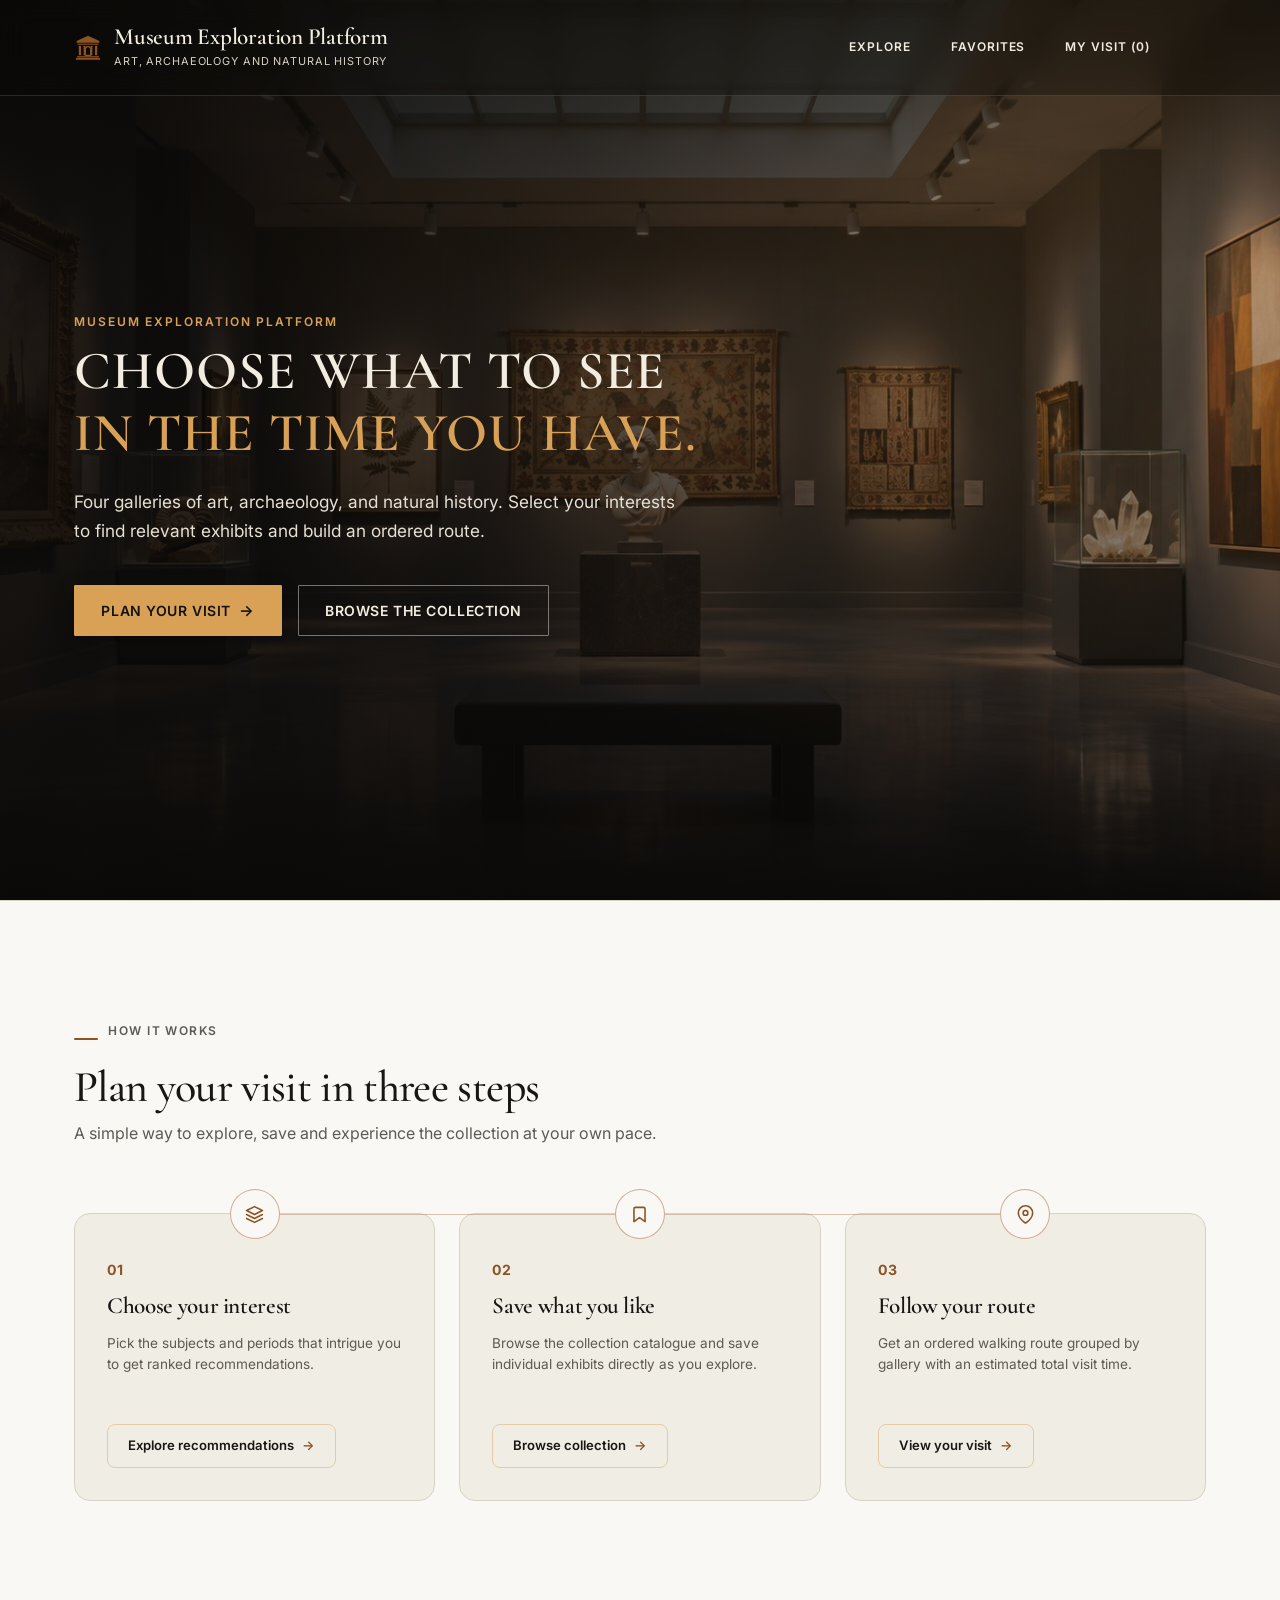
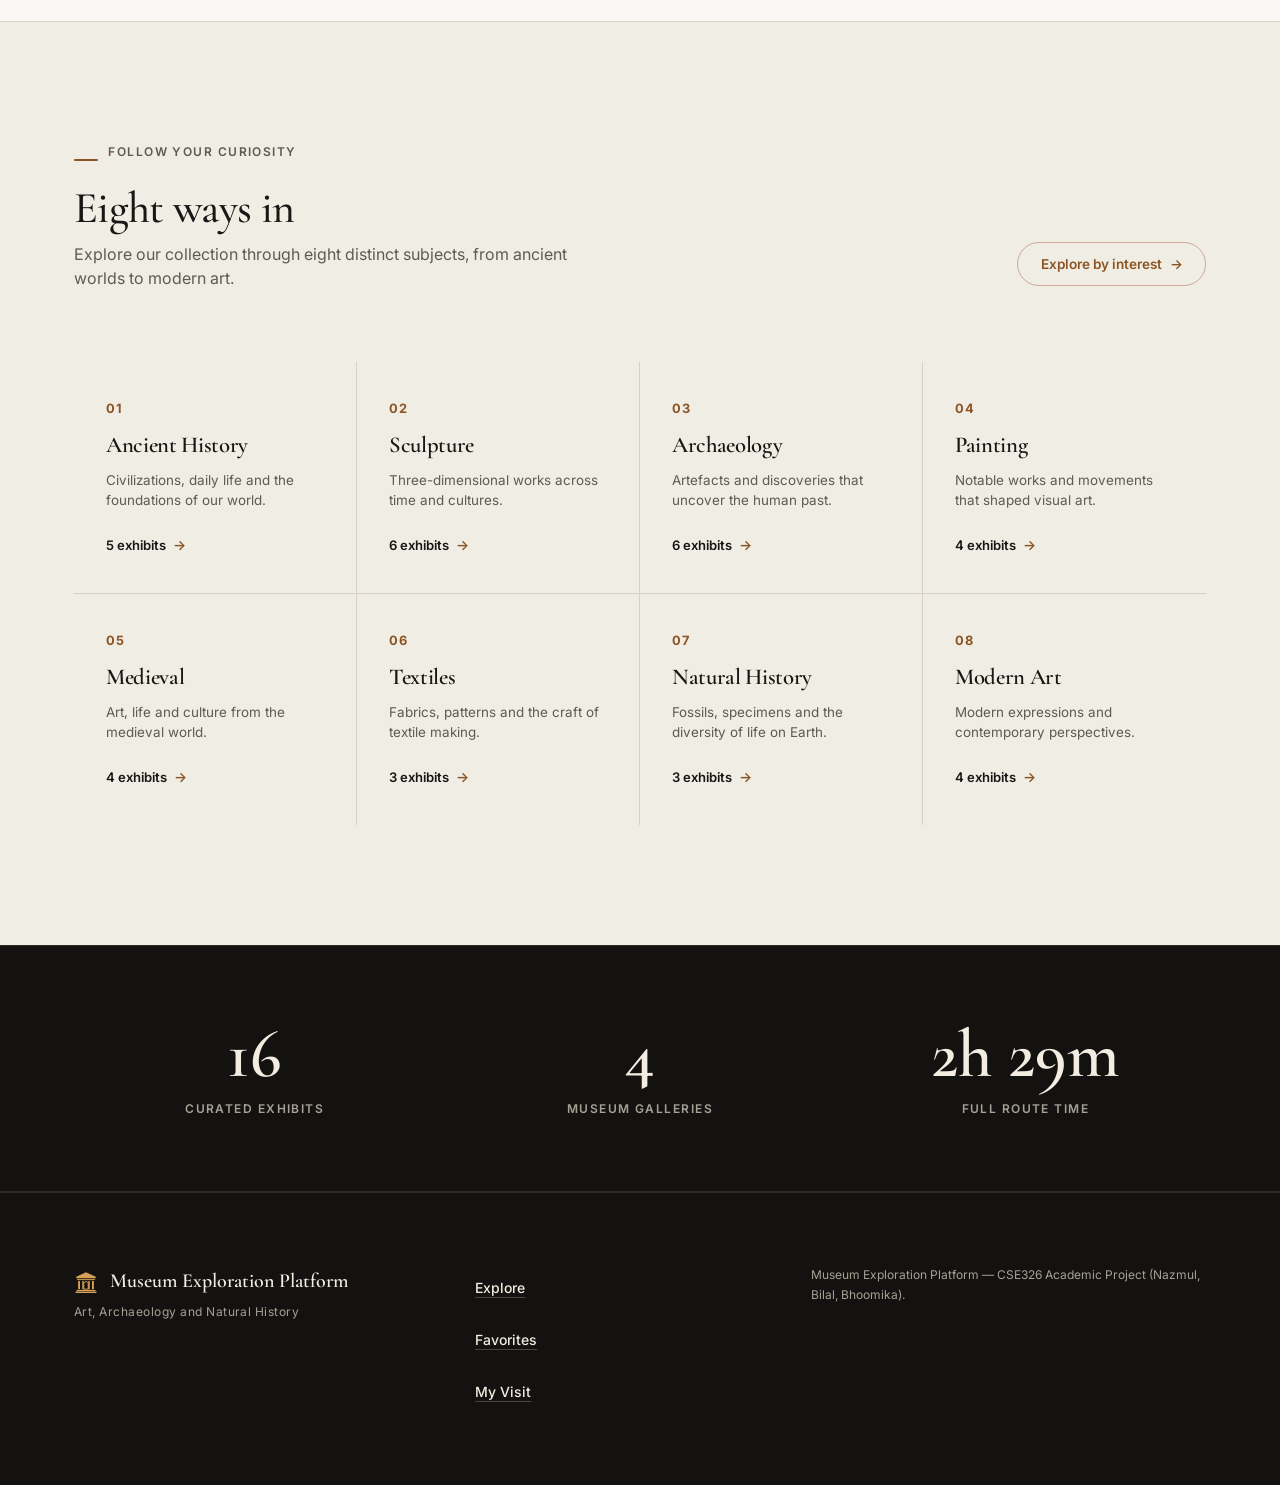
==== commit e7eea1bf: "Updated project" ====
--- a/index.html
+++ b/index.html
@@ -1,23 +1,12 @@
 <!DOCTYPE html>
+
+<!-- FG MM MQ -->
 <html lang="en">
 <head>
   <meta charset="UTF-8">
   <meta name="viewport" content="width=device-width, initial-scale=1.0">
   <title>Museum Exploration Platform — Art, Archaeology and Natural History</title>
   <link rel="icon" type="image/svg+xml" href="images/logo.svg">
-  <!-- Anti-flash: set theme before rendering -->
-  <script>
-    (function () {
-      try {
-        var saved = localStorage.getItem('theme');
-        var prefersDark = window.matchMedia && window.matchMedia('(prefers-color-scheme: dark)').matches;
-        var theme = saved || (prefersDark ? 'dark' : 'light');
-        document.documentElement.setAttribute('data-theme', theme);
-      } catch (e) {
-        document.documentElement.setAttribute('data-theme', 'light');
-      }
-    })();
-  </script>
   <link rel="preconnect" href="https://fonts.googleapis.com">
   <link rel="preconnect" href="https://fonts.gstatic.com" crossorigin>
   <link href="https://fonts.googleapis.com/css2?family=Cormorant+Garamond:wght@500;600;700&family=Inter:wght@400;500;600&display=swap" rel="stylesheet">
@@ -27,7 +16,6 @@
   <script src="js/script.js" defer></script>
 </head>
 <body>
-  <div class="scroll-progress" id="scroll-progress" aria-hidden="true"></div>
   <header class="site-header site-header--home">
     <div class="container header-inner">
       <a href="index.html" class="site-brand" aria-current="page">
@@ -51,26 +39,6 @@
       </a>
 
       <div class="header-controls">
-        <button type="button" class="theme-toggle" id="theme-toggle" role="switch" aria-checked="false" aria-label="Dark mode">
-          <span class="sr-only">Dark mode</span>
-          <span class="switch-track" aria-hidden="true">
-            <svg class="switch-icon switch-icon-sun" width="14" height="14" viewBox="0 0 24 24" fill="none" stroke="currentColor" stroke-width="2" stroke-linecap="round" stroke-linejoin="round" aria-hidden="true">
-              <circle cx="12" cy="12" r="5"></circle>
-              <line x1="12" y1="1" x2="12" y2="3"></line>
-              <line x1="12" y1="21" x2="12" y2="23"></line>
-              <line x1="4.22" y1="4.22" x2="5.64" y2="5.64"></line>
-              <line x1="18.36" y1="18.36" x2="19.78" y2="19.78"></line>
-              <line x1="1" y1="12" x2="3" y2="12"></line>
-              <line x1="21" y1="12" x2="23" y2="12"></line>
-              <line x1="4.22" y1="19.78" x2="5.64" y2="18.36"></line>
-              <line x1="18.36" y1="5.64" x2="19.78" y2="4.22"></line>
-            </svg>
-            <svg class="switch-icon switch-icon-moon" width="14" height="14" viewBox="0 0 24 24" fill="none" stroke="currentColor" stroke-width="2" stroke-linecap="round" stroke-linejoin="round" aria-hidden="true">
-              <path d="M21 12.79A9 9 0 1 1 11.21 3 7 7 0 0 0 21 12.79z"></path>
-            </svg>
-            <span class="switch-knob"></span>
-          </span>
-        </button>
         <button type="button" class="nav-toggle" id="nav-toggle" aria-expanded="false" aria-controls="site-nav">
           Menu
         </button>
@@ -79,7 +47,7 @@
       <nav class="site-nav" id="site-nav" aria-label="Main navigation">
         <ul class="nav-list">
           <li><a href="explore.html" class="nav-link">Explore</a></li>
-          <li><a href="discover.html" class="nav-link">Discover</a></li>
+          <li><a href="favorites.html" class="nav-link">Favorites</a></li>
           <li><a href="visit.html" class="nav-link">My Visit (<span id="nav-visit-count">0</span>)</a></li>
         </ul>
       </nav>
@@ -102,7 +70,7 @@
             Four galleries of art, archaeology, and natural history. Select your interests to find relevant exhibits and build an ordered route.
           </p>
           <div class="hero-actions">
-            <a href="discover.html" class="btn btn-hero-primary">
+            <a href="explore.html#discover" class="btn btn-hero-primary">
               <span>Plan your visit</span>
               <span class="hero-btn-arrow" aria-hidden="true">&rarr;</span>
             </a>
@@ -140,7 +108,7 @@
               <span class="guide-num">01</span>
               <h3 class="guide-title">Choose your interest</h3>
               <p class="guide-desc">Pick the subjects and periods that intrigue you to get ranked recommendations.</p>
-              <a href="discover.html" class="btn-guide-action">
+              <a href="explore.html#discover" class="btn-guide-action">
                 <span>Explore recommendations</span>
                 <span class="btn-arrow" aria-hidden="true">&rarr;</span>
               </a>
@@ -183,48 +151,7 @@
       </div>
     </section>
 
-    <!-- Section 3: Featured Exhibit Highlight -->
-    <section class="home-section section-bg-surface" aria-labelledby="featured-heading">
-      <div class="container">
-        <div class="featured-header reveal">
-          <p class="label">Collection Highlight</p>
-          <h2 id="featured-heading" class="visually-hidden">Featured Exhibit</h2>
-        </div>
-
-        <div id="home-featured" class="featured-block reveal"></div>
-      </div>
-    </section>
-
-    <!-- Section 4: The Galleries -->
-    <section class="home-section section-bg-base galleries-section" aria-labelledby="galleries-heading">
-      <div class="container">
-        <div class="galleries-header-row reveal">
-          <div class="galleries-header-text">
-            <div class="eyebrow-row">
-              <span class="eyebrow-dash" aria-hidden="true"></span>
-              <p class="label galleries-eyebrow">The galleries</p>
-            </div>
-            <h2 id="galleries-heading" class="galleries-heading">Four rooms, one route</h2>
-            <p class="galleries-subtitle">A curated journey through our collection, from ancient worlds to modern art.</p>
-          </div>
-          <a href="explore.html" class="btn-galleries-all">
-            <span>View all galleries</span>
-            <span class="btn-arrow" aria-hidden="true">&rarr;</span>
-          </a>
-        </div>
-
-        <div id="home-galleries" class="galleries-grid reveal"></div>
-
-        <div class="galleries-pagination-bar reveal" aria-hidden="true">
-          <span class="gallery-bar is-active"></span>
-          <span class="gallery-bar"></span>
-          <span class="gallery-bar"></span>
-          <span class="gallery-bar"></span>
-        </div>
-      </div>
-    </section>
-
-    <!-- Section 5: Interests -->
+    <!-- Section 3: Interests -->
     <section class="home-section section-bg-surface interests-section" aria-labelledby="interests-heading">
       <div class="container">
         <div class="interests-header-row reveal">
@@ -236,7 +163,7 @@
             <h2 id="interests-heading" class="interests-heading">Eight ways in</h2>
             <p class="interests-subtitle">Explore our collection through eight distinct subjects, from ancient worlds to modern art.</p>
           </div>
-          <a href="discover.html" class="btn-interests-all">
+          <a href="explore.html#discover" class="btn-interests-all">
             <span>Explore by interest</span>
             <span class="btn-arrow" aria-hidden="true">&rarr;</span>
           </a>
@@ -246,7 +173,7 @@
       </div>
     </section>
 
-    <!-- Section 6: Stats Band -->
+    <!-- Section 4: Stats Band -->
     <section class="stats-section" aria-labelledby="stats-heading">
       <div class="container">
         <h2 id="stats-heading" class="visually-hidden">Museum by the Numbers</h2>
@@ -254,15 +181,6 @@
       </div>
     </section>
 
-    <!-- Section 7: Closing Call to Action -->
-    <section class="home-section closing-cta-section section-bg-base" aria-labelledby="cta-heading">
-      <div class="container">
-        <div class="closing-cta reveal">
-          <h2 id="cta-heading" class="closing-cta-title">Begin with the exhibits that speak to you.</h2>
-          <a href="discover.html" class="btn btn-primary">Build your visit route</a>
-        </div>
-      </div>
-    </section>
   </main>
 
   <footer class="site-footer">
@@ -291,7 +209,7 @@
         <nav class="footer-col" aria-label="Footer navigation">
           <ul class="footer-links">
             <li><a href="explore.html">Explore</a></li>
-            <li><a href="discover.html">Discover</a></li>
+            <li><a href="favorites.html">Favorites</a></li>
             <li><a href="visit.html">My Visit</a></li>
           </ul>
         </nav>
@@ -303,11 +221,6 @@
     </div>
   </footer>
 
-  <button type="button" class="back-to-top" id="back-to-top" aria-label="Back to top">
-    <svg width="14" height="14" viewBox="0 0 14 14" fill="none" aria-hidden="true">
-      <path d="M7 12V2M7 2L2 7M7 2L12 7" stroke="currentColor" stroke-width="1.75" stroke-linecap="square"/>
-    </svg>
-  </button>
 </body>
 </html>
 
--- a/css/style.css
+++ b/css/style.css
@@ -45,27 +45,6 @@
   --radius: 1px;
   --card-ratio: 4 / 5;
   --transition: 0.25s ease;
-  --transition-theme: background-color 0.3s ease, color 0.3s ease, border-color 0.3s ease;
-}
-
-[data-theme="dark"] {
-  color-scheme: dark;
-
-  /* Museum Exploration Platform (Dark Theme) */
-  --color-bg: #131210;
-  --color-surface: #1D1C19;
-  --color-surface-raised: #272622;
-  --color-text: #F2ECE1;
-  --color-text-muted: #A6A095;
-  --color-border: #2D2B27;
-  --color-border-ui: #7C766C;
-  --color-accent: #C89248;
-  --color-accent-hover: #D9A155;
-  --color-accent-text: #131210;
-  --color-overlay: rgba(10, 9, 8, 0.80);
-  --color-header-bg: rgba(19, 18, 16, 0.72);
-  --color-hero-accent: #D9A155;
-  --shadow-soft: 0 10px 30px -10px rgba(0, 0, 0, 0.45);
 }
 
 *,
@@ -88,7 +67,6 @@
   line-height: 1.65;
   color: var(--color-text);
   background-color: var(--color-bg);
-  transition: var(--transition-theme);
 }
 
 @media (prefers-reduced-motion: reduce) {
@@ -107,25 +85,7 @@
     transition: none !important;
   }
 
-  .back-to-top {
-    transition: none !important;
-    transform: none !important;
-  }
-
-  .scroll-progress {
-    transition: none !important;
-  }
-
-  .intro-loader-progress {
-    width: 100% !important;
-    transition: none !important;
-  }
-
   .site-header {
-    transition: none !important;
-  }
-
-  .switch-knob {
     transition: none !important;
   }
 
@@ -287,6 +247,17 @@
   color: var(--color-accent-text);
 }
 
+.visit-add-btn.is-in-visit {
+  border-color: var(--color-accent);
+  color: var(--color-accent);
+}
+
+.visit-add-btn.is-in-visit:hover {
+  background-color: var(--color-accent);
+  border-color: var(--color-accent);
+  color: var(--color-accent-text);
+}
+
 [hidden] {
   display: none !important;
 }
@@ -377,39 +348,6 @@
   border-color: #F2ECE1;
 }
 
-.site-header.is-home-top .switch-track {
-  background-color: rgba(10, 9, 8, 0.55);
-  border-color: rgba(255, 255, 255, 0.3);
-}
-
-.site-header.is-home-top .theme-toggle:hover .switch-track {
-  border-color: #F2ECE1;
-}
-
-.site-header.is-home-top .switch-icon {
-  color: #D8D1C5;
-}
-
-.site-header.is-home-top .switch-icon-sun {
-  color: #181715;
-}
-
-.site-header.is-home-top .switch-knob {
-  background-color: #F2ECE1;
-}
-
-[data-theme="dark"] .site-header.is-home-top .switch-icon-moon {
-  color: #131210;
-}
-
-[data-theme="dark"] .site-header.is-home-top .switch-icon-sun {
-  color: #A6A095;
-}
-
-[data-theme="dark"] .site-header.is-home-top .switch-knob {
-  background-color: #D9A155;
-}
-
 .header-inner {
   display: flex;
   flex-wrap: wrap;
@@ -441,7 +379,7 @@
   transition: transform var(--transition), color var(--transition);
 }
 
-[data-theme="light"] .site-logo {
+.site-logo {
   color: var(--color-accent);
 }
 
@@ -470,7 +408,7 @@
   color: var(--color-hero-accent);
 }
 
-[data-theme="light"] .site-brand:hover .site-title {
+.site-brand:hover .site-title {
   color: var(--color-accent);
 }
 
@@ -488,108 +426,6 @@
   gap: var(--space-xs);
 }
 
-/* Dark Mode Switch */
-.theme-toggle {
-  display: inline-flex;
-  align-items: center;
-  justify-content: center;
-  min-height: 44px;
-  min-width: 56px;
-  padding: 8px 4px;
-  background-color: transparent;
-  border: none;
-  border-radius: 999px;
-  cursor: pointer;
-  color: var(--color-text);
-  transition: opacity var(--transition);
-}
-
-.theme-toggle:focus-visible {
-  outline: 2px solid var(--color-accent);
-  outline-offset: 3px;
-}
-
-/* 52px by 28px pill track */
-.switch-track {
-  position: relative;
-  display: inline-flex;
-  align-items: center;
-  justify-content: space-between;
-  width: 52px;
-  height: 28px;
-  padding: 0 6px;
-  background-color: var(--color-surface);
-  border: 1px solid var(--color-border-ui);
-  border-radius: 999px;
-  box-sizing: border-box;
-  transition: background-color var(--transition), border-color var(--transition);
-}
-
-.theme-toggle:hover .switch-track {
-  border-color: var(--color-text);
-}
-
-[data-theme="dark"] .switch-track {
-  background-color: var(--color-surface-raised);
-  border-color: var(--color-border-ui);
-}
-
-/* Sun and Moon icons */
-.switch-icon {
-  width: 14px;
-  height: 14px;
-  flex-shrink: 0;
-  z-index: 2;
-  color: var(--color-text-muted);
-  transition: color var(--transition);
-  pointer-events: none;
-}
-
-.switch-icon-sun {
-  color: #181715;
-}
-
-.switch-icon-moon {
-  color: var(--color-text-muted);
-}
-
-[data-theme="dark"] .switch-icon-sun {
-  color: var(--color-text-muted);
-}
-
-[data-theme="dark"] .switch-icon-moon {
-  color: #131210;
-}
-
-/* Round knob */
-.switch-knob {
-  position: absolute;
-  top: 2px;
-  left: 2px;
-  width: 22px;
-  height: 22px;
-  border-radius: 50%;
-  background-color: #FFFFFF;
-  box-shadow: 0 1px 3px rgba(0, 0, 0, 0.22);
-  z-index: 1;
-  transform: translateX(0);
-  transition: transform 0.3s cubic-bezier(0.4, 0, 0.2, 1), background-color var(--transition);
-  pointer-events: none;
-}
-
-.theme-toggle:hover .switch-knob {
-  box-shadow: 0 2px 6px rgba(0, 0, 0, 0.3);
-}
-
-[data-theme="dark"] .switch-knob {
-  transform: translateX(24px);
-  background-color: var(--color-accent);
-}
-
-[data-theme="dark"] .theme-toggle:hover .switch-knob {
-  background-color: var(--color-accent-hover);
-}
-
 .nav-toggle {
   flex-shrink: 0;
   display: inline-flex;
@@ -617,14 +453,45 @@
 }
 
 .site-nav {
-  display: none;
+  display: grid;
+  grid-template-rows: 0fr;
   width: 100%;
-  border-top: 1px solid var(--color-border);
+  border-top: 1px solid transparent;
+  padding-top: 0;
+  opacity: 0;
+  visibility: hidden;
+  pointer-events: none;
+  overflow: hidden;
+  transition: grid-template-rows 0.32s cubic-bezier(0.25, 1, 0.5, 1),
+              opacity 0.24s ease,
+              padding-top 0.32s cubic-bezier(0.25, 1, 0.5, 1),
+              border-color 0.32s ease,
+              visibility 0s linear 0.32s;
+}
+
+.site-nav.is-open {
+  grid-template-rows: 1fr;
+  border-top-color: var(--color-border);
   padding-top: var(--space-xs);
-}
-
-.site-nav.is-open {
-  display: block;
+  opacity: 1;
+  visibility: visible;
+  pointer-events: auto;
+  transition: grid-template-rows 0.35s cubic-bezier(0.25, 1, 0.5, 1),
+              opacity 0.3s ease,
+              padding-top 0.35s cubic-bezier(0.25, 1, 0.5, 1),
+              border-color 0.35s ease,
+              visibility 0s linear 0s;
+}
+
+.site-nav > .nav-list {
+  min-height: 0;
+  overflow: hidden;
+  transform: translateY(-8px);
+  transition: transform 0.35s cubic-bezier(0.25, 1, 0.5, 1);
+}
+
+.site-nav.is-open > .nav-list {
+  transform: translateY(0);
 }
 
 .nav-list {
@@ -1014,7 +881,7 @@
     pointer-events: none;
   }
 
-  [data-theme="light"] .guide-stepper-container::before {
+  .guide-stepper-container::before {
     background: rgba(163, 92, 58, 0.35);
   }
 }
@@ -1040,7 +907,7 @@
     box-shadow: 0 14px 32px -6px rgba(0, 0, 0, 0.5);
   }
 
-  [data-theme="light"] .guide-card:hover {
+  .guide-card:hover {
     border-color: rgba(163, 92, 58, 0.35);
     box-shadow: 0 10px 24px -4px rgba(0, 0, 0, 0.08);
   }
@@ -1065,7 +932,7 @@
   transition: transform 0.25s ease, border-color 0.25s ease;
 }
 
-[data-theme="light"] .guide-node {
+.guide-node {
   border-color: rgba(163, 92, 58, 0.5);
   color: var(--color-accent);
 }
@@ -1076,7 +943,7 @@
     border-color: var(--color-hero-accent);
   }
 
-  [data-theme="light"] .guide-card:hover .guide-node {
+  .guide-card:hover .guide-node {
     border-color: var(--color-accent);
   }
 }
@@ -1097,7 +964,7 @@
   display: block;
 }
 
-[data-theme="light"] .guide-num {
+.guide-num {
   color: var(--color-accent);
 }
 
@@ -1115,7 +982,7 @@
   color: var(--color-hero-accent);
 }
 
-[data-theme="light"] .guide-card:hover .guide-title {
+.guide-card:hover .guide-title {
   color: var(--color-accent);
 }
 
@@ -1152,7 +1019,7 @@
   color: var(--color-hero-accent);
 }
 
-[data-theme="light"] .btn-guide-action .btn-arrow {
+.btn-guide-action .btn-arrow {
   color: var(--color-accent);
 }
 
@@ -1164,7 +1031,7 @@
     transform: translateY(-1px);
   }
 
-  [data-theme="light"] .btn-guide-action:hover {
+  .btn-guide-action:hover {
     background-color: rgba(163, 92, 58, 0.1);
     border-color: var(--color-accent);
     color: var(--color-accent);
@@ -1247,88 +1114,6 @@
 .back-link:hover span:last-child {
   text-decoration: underline;
   text-underline-offset: 5px;
-}
-
-/* Featured Exhibit Highlight */
-.featured-header {
-  margin-bottom: var(--space-md);
-}
-
-.featured-block {
-  display: grid;
-  grid-template-columns: 1fr;
-  gap: var(--space-lg);
-  align-items: center;
-}
-
-@media (min-width: 768px) {
-  .featured-block {
-    grid-template-columns: 1.15fr 1fr;
-    gap: var(--space-xl);
-  }
-}
-
-.featured-media {
-  aspect-ratio: 4 / 3;
-  overflow: hidden;
-  background-color: var(--color-surface);
-  border: 1px solid var(--color-border);
-  border-radius: var(--radius);
-}
-
-.featured-media img {
-  width: 100%;
-  height: 100%;
-  object-fit: cover;
-  transition: transform 0.5s ease;
-}
-
-.featured-block:hover .featured-media img {
-  transform: scale(1.03);
-}
-
-.featured-text {
-  display: flex;
-  flex-direction: column;
-  align-items: flex-start;
-}
-
-.featured-title {
-  font-family: var(--font-heading);
-  font-size: var(--text-h2);
-  line-height: 1.2;
-  margin-top: var(--space-2xs);
-  margin-bottom: var(--space-2xs);
-}
-
-.featured-period {
-  font-size: var(--text-sm);
-  color: var(--color-text-muted);
-  margin-bottom: var(--space-sm);
-}
-
-.featured-desc {
-  font-size: var(--text-base);
-  line-height: 1.65;
-  color: var(--color-text);
-  margin-bottom: var(--space-md);
-  max-width: 38rem;
-}
-
-/* Galleries Section & Header */
-.galleries-header-row {
-  display: flex;
-  flex-direction: column;
-  gap: 1.25rem;
-  margin-bottom: var(--space-xl);
-}
-
-@media (min-width: 900px) {
-  .galleries-header-row {
-    flex-direction: row;
-    justify-content: space-between;
-    align-items: flex-end;
-  }
 }
 
 .eyebrow-row {
@@ -1347,329 +1132,8 @@
   flex-shrink: 0;
 }
 
-[data-theme="light"] .eyebrow-dash {
+.eyebrow-dash {
   background-color: var(--color-accent);
-}
-
-.galleries-heading {
-  font-family: var(--font-heading);
-  font-size: clamp(2rem, 3.8vw, 2.75rem);
-  font-weight: 500;
-  line-height: 1.15;
-  color: var(--color-text);
-  margin: 0.25rem 0 0.5rem;
-}
-
-.galleries-subtitle {
-  font-family: var(--font-body);
-  font-size: clamp(0.92rem, 1.25vw, 1.05rem);
-  color: var(--color-text-muted);
-  line-height: 1.5;
-  margin: 0;
-  max-width: 48ch;
-}
-
-.btn-galleries-all {
-  display: inline-flex;
-  align-items: center;
-  gap: 0.5rem;
-  padding: 0.6rem 1.4rem;
-  border-radius: 999px;
-  border: 1px solid rgba(217, 161, 85, 0.4);
-  background: transparent;
-  color: var(--color-text);
-  font-family: var(--font-body);
-  font-size: 0.85rem;
-  font-weight: 600;
-  text-decoration: none;
-  white-space: nowrap;
-  transition: transform 0.2s ease, background-color var(--transition), border-color var(--transition), color var(--transition);
-  align-self: flex-start;
-}
-
-@media (min-width: 900px) {
-  .btn-galleries-all {
-    align-self: flex-end;
-    margin-bottom: 0.25rem;
-  }
-}
-
-.btn-galleries-all .btn-arrow {
-  display: inline-block;
-  transition: transform 0.2s ease;
-}
-
-@media (hover: hover) and (pointer: fine) {
-  .btn-galleries-all:hover {
-    background-color: rgba(217, 161, 85, 0.12);
-    border-color: var(--color-hero-accent);
-    color: var(--color-hero-accent);
-    transform: translateY(-1px);
-  }
-
-  [data-theme="light"] .btn-galleries-all:hover {
-    background-color: rgba(163, 92, 58, 0.1);
-    border-color: var(--color-accent);
-    color: var(--color-accent);
-  }
-
-  .btn-galleries-all:hover .btn-arrow {
-    transform: translateX(3px);
-  }
-}
-
-.btn-galleries-all:focus-visible {
-  outline: 2px solid var(--color-hero-accent);
-  outline-offset: 3px;
-}
-
-/* Galleries Grid & Cards (Four rooms, one route) */
-.galleries-grid {
-  display: grid;
-  grid-template-columns: 1fr;
-  gap: 1.25rem;
-}
-
-@media (min-width: 600px) {
-  .galleries-grid {
-    grid-template-columns: repeat(2, 1fr);
-    gap: 1.25rem;
-  }
-}
-
-@media (min-width: 1040px) {
-  .galleries-grid {
-    grid-template-columns: repeat(4, 1fr);
-    gap: 1.25rem;
-  }
-}
-
-.gallery-card {
-  position: relative;
-  display: flex;
-  flex-direction: column;
-  height: 100%;
-  min-height: 410px;
-  background-color: var(--color-surface);
-  border: 1px solid var(--color-border);
-  border-radius: 16px;
-  overflow: hidden;
-  text-decoration: none;
-  color: var(--color-text);
-  transition: transform 0.35s cubic-bezier(0.2, 0.8, 0.2, 1), 
-              box-shadow 0.35s cubic-bezier(0.2, 0.8, 0.2, 1), 
-              border-color 0.25s ease,
-              background-color var(--transition);
-}
-
-@media (hover: hover) and (pointer: fine) {
-  .gallery-card:hover {
-    transform: translateY(-5px);
-    border-color: rgba(217, 161, 85, 0.4);
-    box-shadow: 0 16px 36px -6px rgba(0, 0, 0, 0.55);
-  }
-}
-
-[data-theme="dark"] .gallery-card:hover {
-  border-color: rgba(217, 161, 85, 0.4);
-  box-shadow: 0 16px 36px -6px rgba(0, 0, 0, 0.65);
-}
-
-[data-theme="light"] .gallery-card:hover {
-  border-color: rgba(163, 92, 58, 0.4);
-  box-shadow: 0 12px 28px -4px rgba(0, 0, 0, 0.12);
-}
-
-.gallery-card-media {
-  position: relative;
-  width: 100%;
-  height: 215px;
-  overflow: hidden;
-  background-color: var(--color-surface-raised);
-  flex-shrink: 0;
-}
-
-.gallery-card-media img {
-  width: 100%;
-  height: 100%;
-  object-fit: cover;
-  object-position: center 25%;
-  display: block;
-  transition: transform 0.5s cubic-bezier(0.2, 0.8, 0.2, 1);
-}
-
-@media (hover: hover) and (pointer: fine) {
-  .gallery-card:hover .gallery-card-media img {
-    transform: scale(1.05);
-  }
-}
-
-.gallery-card-scrim {
-  position: absolute;
-  inset: 0;
-  background: linear-gradient(
-    to bottom,
-    rgba(22, 21, 19, 0) 30%,
-    rgba(22, 21, 19, 0.65) 75%,
-    var(--color-surface) 100%
-  );
-  pointer-events: none;
-}
-
-[data-theme="light"] .gallery-card-scrim {
-  background: linear-gradient(
-    to bottom,
-    rgba(244, 238, 228, 0) 30%,
-    rgba(244, 238, 228, 0.65) 75%,
-    var(--color-surface) 100%
-  );
-}
-
-.gallery-room-badge {
-  position: absolute;
-  top: 14px;
-  left: 14px;
-  z-index: 3;
-  background: rgba(18, 17, 15, 0.65);
-  backdrop-filter: blur(8px);
-  -webkit-backdrop-filter: blur(8px);
-  border: 1px solid rgba(255, 255, 255, 0.14);
-  border-radius: 6px;
-  padding: 0.28rem 0.65rem;
-  font-family: var(--font-body);
-  font-size: 0.72rem;
-  font-weight: 600;
-  letter-spacing: 0.04em;
-  color: var(--color-hero-accent);
-}
-
-[data-theme="light"] .gallery-room-badge {
-  background: rgba(255, 255, 255, 0.8);
-  border-color: rgba(0, 0, 0, 0.1);
-  color: var(--color-accent);
-}
-
-.gallery-card-body {
-  padding: 0.75rem 1.25rem 1.25rem;
-  display: flex;
-  flex-direction: column;
-  flex-grow: 1;
-  position: relative;
-  z-index: 2;
-}
-
-.gallery-card-title {
-  font-family: var(--font-heading);
-  font-size: 1.24rem;
-  font-weight: 600;
-  line-height: 1.25;
-  color: var(--color-text);
-  margin: 0 0 0.45rem;
-  transition: color var(--transition);
-}
-
-.gallery-card:hover .gallery-card-title {
-  color: var(--color-hero-accent);
-}
-
-[data-theme="light"] .gallery-card:hover .gallery-card-title {
-  color: var(--color-accent);
-}
-
-.gallery-card-desc {
-  font-family: var(--font-body);
-  font-size: 0.82rem;
-  line-height: 1.48;
-  color: var(--color-text-muted);
-  margin: 0 0 1.15rem;
-  display: -webkit-box;
-  -webkit-line-clamp: 2;
-  -webkit-box-orient: vertical;
-  overflow: hidden;
-  min-height: calc(0.82rem * 1.48 * 2);
-}
-
-.gallery-card-footer {
-  margin-top: auto;
-  border-top: 1px solid var(--color-border);
-  padding-top: 0.85rem;
-  display: flex;
-  align-items: center;
-  justify-content: space-between;
-  gap: 0.5rem;
-}
-
-.gallery-card-meta {
-  display: flex;
-  align-items: center;
-  gap: 0.5rem;
-  font-family: var(--font-body);
-  font-size: 0.76rem;
-  color: var(--color-text-muted);
-}
-
-.gallery-card-btn {
-  width: 28px;
-  height: 28px;
-  border-radius: 50%;
-  display: flex;
-  align-items: center;
-  justify-content: center;
-  background: rgba(217, 161, 85, 0.12);
-  border: 1px solid rgba(217, 161, 85, 0.35);
-  color: var(--color-hero-accent);
-  font-size: 0.82rem;
-  line-height: 1;
-  transition: transform 0.2s ease, background-color 0.2s ease, color 0.2s ease, border-color 0.2s ease;
-}
-
-.gallery-card:hover .gallery-card-btn {
-  background-color: var(--color-hero-accent);
-  border-color: var(--color-hero-accent);
-  color: #161513;
-  transform: translateX(2px);
-}
-
-[data-theme="light"] .gallery-card-btn {
-  background: rgba(163, 92, 58, 0.1);
-  border-color: rgba(163, 92, 58, 0.35);
-  color: var(--color-accent);
-}
-
-[data-theme="light"] .gallery-card:hover .gallery-card-btn {
-  background-color: var(--color-accent);
-  border-color: var(--color-accent);
-  color: #FFFFFF;
-}
-
-/* Bottom Gallery Pagination Bars */
-.galleries-pagination-bar {
-  display: flex;
-  justify-content: center;
-  align-items: center;
-  gap: 8px;
-  margin-top: 2.25rem;
-}
-
-.gallery-bar {
-  display: inline-block;
-  width: 44px;
-  height: 3px;
-  border-radius: 2px;
-  background: rgba(255, 255, 255, 0.15);
-  transition: background-color 0.25s ease;
-}
-
-.gallery-bar.is-active {
-  background: var(--color-hero-accent);
-}
-
-[data-theme="light"] .gallery-bar {
-  background: rgba(0, 0, 0, 0.12);
-}
-
-[data-theme="light"] .gallery-bar.is-active {
-  background: var(--color-accent);
 }
 
 /* Interests Section & Header (Follow your curiosity) */
@@ -1724,7 +1188,7 @@
   align-self: flex-start;
 }
 
-[data-theme="light"] .btn-interests-all {
+.btn-interests-all {
   border-color: rgba(163, 92, 58, 0.45);
   color: var(--color-accent);
 }
@@ -1749,7 +1213,7 @@
     transform: translateY(-1px);
   }
 
-  [data-theme="light"] .btn-interests-all:hover {
+  .btn-interests-all:hover {
     background-color: rgba(163, 92, 58, 0.1);
     border-color: var(--color-accent);
     color: var(--color-accent);
@@ -1799,7 +1263,7 @@
     background-color: rgba(217, 161, 85, 0.035);
   }
 
-  [data-theme="light"] .interest-cell:hover {
+  .interest-cell:hover {
     background-color: rgba(163, 92, 58, 0.04);
   }
 }
@@ -1859,7 +1323,7 @@
   display: block;
 }
 
-[data-theme="light"] .interest-num {
+.interest-num {
   color: var(--color-accent);
 }
 
@@ -1877,7 +1341,7 @@
   color: var(--color-hero-accent);
 }
 
-[data-theme="light"] .interest-cell:hover .interest-title {
+.interest-cell:hover .interest-title {
   color: var(--color-accent);
 }
 
@@ -1906,7 +1370,7 @@
   color: var(--color-hero-accent);
 }
 
-[data-theme="light"] .interest-cell:hover .interest-footer {
+.interest-cell:hover .interest-footer {
   color: var(--color-accent);
 }
 
@@ -1917,7 +1381,7 @@
   transition: transform 0.2s ease, color var(--transition);
 }
 
-[data-theme="light"] .interest-arrow {
+.interest-arrow {
   color: var(--color-accent);
 }
 
@@ -1934,16 +1398,6 @@
   .btn-guide-action:hover,
   .btn-guide-action .btn-arrow,
   .btn-guide-action:hover .btn-arrow,
-  .gallery-card,
-  .gallery-card:hover,
-  .gallery-card-media img,
-  .gallery-card:hover .gallery-card-media img,
-  .gallery-card-btn,
-  .gallery-card:hover .gallery-card-btn,
-  .btn-galleries-all,
-  .btn-galleries-all:hover,
-  .btn-galleries-all .btn-arrow,
-  .btn-galleries-all:hover .btn-arrow,
   .interest-cell,
   .interest-cell:hover,
   .interest-arrow,
@@ -2005,30 +1459,6 @@
   color: #A6A095;
 }
 
-/* Closing CTA */
-.closing-cta-section {
-  padding-top: var(--space-2xl);
-  padding-bottom: var(--space-2xl);
-  text-align: center;
-}
-
-.closing-cta {
-  max-width: 44rem;
-  margin: 0 auto;
-  display: flex;
-  flex-direction: column;
-  align-items: center;
-  gap: var(--space-md);
-}
-
-.closing-cta-title {
-  font-family: var(--font-heading);
-  font-size: clamp(1.75rem, 3.5vw, 2.5rem);
-  line-height: 1.25;
-  font-weight: 600;
-  margin-bottom: 0;
-}
-
 .visually-hidden,
 .sr-only {
   position: absolute;
@@ -2047,6 +1477,14 @@
   display: grid;
   grid-template-columns: 1fr;
   gap: 1.5rem;
+  min-width: 0;
+  width: 100%;
+}
+
+html.js-reveal .card-grid,
+html.js-reveal .card-grid.reveal {
+  opacity: 1 !important;
+  transform: none !important;
 }
 
 @media (min-width: 600px) {
@@ -2068,6 +1506,7 @@
   display: flex;
   flex-direction: column;
   height: 100%;
+  min-width: 0;
   background-color: var(--color-surface);
   border: 1px solid var(--color-border);
   border-radius: 12px;
@@ -2086,12 +1525,7 @@
   }
 }
 
-[data-theme="dark"] .exhibit-card:hover {
-  border-color: rgba(217, 161, 85, 0.35);
-  box-shadow: 0 14px 34px -4px rgba(0, 0, 0, 0.55), 0 4px 12px -2px rgba(0, 0, 0, 0.35);
-}
-
-[data-theme="light"] .exhibit-card:hover {
+.exhibit-card:hover {
   border-color: rgba(163, 92, 58, 0.35);
 }
 
@@ -2174,7 +1608,7 @@
   color: var(--color-hero-accent);
 }
 
-[data-theme="light"] .card-bookmark-btn.is-saved {
+.card-bookmark-btn.is-saved {
   border-color: var(--color-accent);
   color: var(--color-accent);
 }
@@ -2213,7 +1647,7 @@
   display: block;
 }
 
-[data-theme="light"] .exhibit-card-category {
+.exhibit-card-category {
   color: var(--color-accent);
 }
 
@@ -2235,7 +1669,7 @@
   color: var(--color-hero-accent);
 }
 
-[data-theme="light"] .exhibit-card-title-link:hover {
+.exhibit-card-title-link:hover {
   color: var(--color-accent);
 }
 
@@ -2278,12 +1712,6 @@
   border: 1px solid var(--color-border);
 }
 
-[data-theme="dark"] .matched-chip {
-  background-color: rgba(217, 161, 85, 0.12);
-  color: #F2ECE1;
-  border-color: rgba(217, 161, 85, 0.25);
-}
-
 /* Card Footer: Metadata and View Exhibit Link */
 .exhibit-card-footer {
   margin-top: auto;
@@ -2293,6 +1721,17 @@
   align-items: center;
   justify-content: space-between;
   gap: 0.5rem;
+}
+
+.exhibit-card-visit-action {
+  margin-top: var(--space-sm);
+}
+
+.exhibit-card-visit-action .visit-add-btn {
+  width: 100%;
+  min-height: 40px;
+  padding: 0.55rem 0.75rem;
+  font-size: 0.72rem;
 }
 
 .exhibit-card-meta {
@@ -2351,7 +1790,7 @@
     color: var(--color-hero-accent);
   }
 
-  [data-theme="light"] .exhibit-card-view-link:hover {
+  .exhibit-card-view-link:hover {
     color: var(--color-accent);
   }
 
@@ -2404,7 +1843,7 @@
   color: var(--color-hero-accent);
 }
 
-[data-theme="light"] .btn-bookmark:not(.card-bookmark-btn).is-saved {
+.btn-bookmark:not(.card-bookmark-btn).is-saved {
   background-color: rgba(163, 92, 58, 0.12);
   border-color: var(--color-accent);
   color: var(--color-accent);
@@ -2539,6 +1978,14 @@
 }
 
 /* Discover interest chips and results */
+#discover {
+  scroll-margin-top: calc(var(--header-h) + var(--space-sm));
+}
+
+.explore-recommendations {
+  border-top: 1px solid var(--color-border);
+}
+
 .discover-interests {
   padding-bottom: var(--space-xl);
   border-bottom: 1px solid var(--color-border);
@@ -2595,6 +2042,17 @@
 .chip:focus-visible {
   outline: 2px solid var(--color-accent);
   outline-offset: 2px;
+}
+
+.recommendation-actions {
+  display: flex;
+  flex-wrap: wrap;
+  gap: var(--space-xs);
+  margin-top: var(--space-md);
+}
+
+.recommendations-message {
+  margin: 0 0 var(--space-md);
 }
 
 .discover-results .section-header {
@@ -2662,18 +2120,13 @@
   box-shadow: none;
 }
 
-[data-theme="dark"] .visit-empty-state {
-  background-color: transparent;
-  border: none;
-}
-
 .visit-empty-icon {
   color: var(--color-hero-accent);
   margin-bottom: 1.5rem;
   display: block;
 }
 
-[data-theme="light"] .visit-empty-icon {
+.visit-empty-icon {
   color: var(--color-accent);
 }
 
@@ -2728,13 +2181,13 @@
   transform: translateY(-1px);
 }
 
-[data-theme="light"] .btn-empty-primary {
+.btn-empty-primary {
   background-color: var(--color-text);
   color: #FAF7F2;
   border-color: var(--color-text);
 }
 
-[data-theme="light"] .btn-empty-primary:hover {
+.btn-empty-primary:hover {
   background-color: var(--color-accent);
   border-color: var(--color-accent);
 }
@@ -2765,12 +2218,12 @@
   transform: translateY(-1px);
 }
 
-[data-theme="light"] .btn-empty-secondary {
+.btn-empty-secondary {
   border-color: var(--color-accent);
   color: var(--color-accent);
 }
 
-[data-theme="light"] .btn-empty-secondary:hover {
+.btn-empty-secondary:hover {
   background-color: rgba(164, 85, 58, 0.08);
 }
 
@@ -2884,13 +2337,17 @@
 }
 
 .exhibit-detail-actions {
+  display: flex;
+  flex-wrap: wrap;
+  gap: var(--space-xs);
   margin-top: var(--space-xs);
   margin-bottom: var(--space-lg);
   min-height: 44px;
 }
 
-.exhibit-detail-actions .save-btn {
-  width: 100%;
+.exhibit-detail-actions .save-btn,
+.exhibit-detail-actions .visit-add-btn {
+  flex: 1 1 11rem;
   padding: 0.75rem 1.5rem;
 }
 
@@ -2999,11 +2456,6 @@
   margin-bottom: var(--space-2xl);
 }
 
-[data-theme="dark"] .visit-summary-bar {
-  background-color: #151412;
-  border-color: rgba(255, 255, 255, 0.08);
-}
-
 .visit-summary-bar[hidden] {
   display: none !important;
 }
@@ -3029,7 +2481,7 @@
   flex-shrink: 0;
 }
 
-[data-theme="light"] .visit-metric-icon {
+.visit-metric-icon {
   color: var(--color-accent);
 }
 
@@ -3070,7 +2522,7 @@
   transition: border-color var(--transition), color var(--transition), background-color var(--transition);
 }
 
-[data-theme="light"] .btn-clear-visit {
+.btn-clear-visit {
   border-color: var(--color-border);
 }
 
@@ -3080,7 +2532,7 @@
   background-color: rgba(217, 161, 85, 0.08);
 }
 
-[data-theme="light"] .btn-clear-visit:hover {
+.btn-clear-visit:hover {
   border-color: var(--color-accent);
   color: var(--color-accent);
   background-color: rgba(164, 85, 58, 0.08);
@@ -3105,7 +2557,7 @@
   margin-bottom: 1.25rem;
 }
 
-[data-theme="light"] .visit-gallery-header {
+.visit-gallery-header {
   border-bottom-color: var(--color-border);
 }
 
@@ -3151,17 +2603,12 @@
   transition: border-color var(--transition), transform var(--transition), box-shadow var(--transition);
 }
 
-[data-theme="dark"] .visit-card {
-  background-color: #151412;
-  border-color: rgba(255, 255, 255, 0.08);
-}
-
 .visit-card:hover {
   border-color: rgba(217, 161, 85, 0.35);
   box-shadow: var(--shadow-soft);
 }
 
-[data-theme="light"] .visit-card:hover {
+.visit-card:hover {
   border-color: rgba(164, 85, 58, 0.35);
 }
 
@@ -3190,7 +2637,7 @@
   flex-shrink: 0;
 }
 
-[data-theme="light"] .visit-stop-badge {
+.visit-stop-badge {
   border-color: rgba(164, 85, 58, 0.5);
   color: var(--color-accent);
 }
@@ -3233,7 +2680,7 @@
   margin: 0 0 0.25rem;
 }
 
-[data-theme="light"] .visit-card-category {
+.visit-card-category {
   color: var(--color-accent);
 }
 
@@ -3255,7 +2702,7 @@
   color: var(--color-hero-accent);
 }
 
-[data-theme="light"] .visit-card-title a:hover {
+.visit-card-title a:hover {
   color: var(--color-accent);
 }
 
@@ -3283,7 +2730,7 @@
   transition: border-color var(--transition), color var(--transition), background-color var(--transition);
 }
 
-[data-theme="light"] .btn-visit-remove {
+.btn-visit-remove {
   border-color: var(--color-border);
 }
 
@@ -3513,13 +2960,28 @@
     display: none;
   }
 
-  .site-nav {
+  .site-nav,
+  .site-nav.is-open {
     display: block;
+    grid-template-rows: none;
     width: auto;
     border-top: none;
     padding-top: 0;
     order: 2;
     margin-left: auto;
+    opacity: 1;
+    visibility: visible;
+    pointer-events: auto;
+    overflow: visible;
+    transition: none;
+  }
+
+  .site-nav > .nav-list,
+  .site-nav.is-open > .nav-list {
+    min-height: auto;
+    overflow: visible;
+    transform: none;
+    transition: none;
   }
 
   .header-controls {
@@ -3589,20 +3051,7 @@
    Motion and Interactive Extras
    ========================================================================== */
 
-/* 1. Scroll Progress Bar */
-.scroll-progress {
-  position: fixed;
-  top: 0;
-  left: 0;
-  height: 2px;
-  width: 0%;
-  background-color: var(--color-accent);
-  z-index: 200;
-  pointer-events: none;
-  transition: width 0.1s ease-out;
-}
-
-/* 2. Scroll Fade-in (Reveal) */
+/* Scroll Fade-in (Reveal) */
 html.js-reveal .reveal {
   opacity: 0;
   transform: translateY(16px);
@@ -3615,123 +3064,3 @@
   transform: translateY(0);
 }
 
-/* 3. Back to Top Button */
-.back-to-top {
-  position: fixed;
-  bottom: 2rem;
-  right: 2rem;
-  z-index: 90;
-  display: inline-flex;
-  align-items: center;
-  justify-content: center;
-  width: 44px;
-  height: 44px;
-  min-width: 44px;
-  min-height: 44px;
-  padding: 0;
-  background-color: var(--color-surface);
-  color: var(--color-text);
-  border: 1px solid var(--color-border-ui);
-  border-radius: var(--radius);
-  box-shadow: var(--shadow-soft);
-  cursor: pointer;
-  opacity: 0;
-  visibility: hidden;
-  transform: translateY(8px);
-  transition: opacity 0.3s ease, visibility 0.3s ease, transform 0.3s ease, background-color var(--transition), border-color var(--transition), color var(--transition);
-}
-
-.back-to-top.is-visible {
-  opacity: 1;
-  visibility: visible;
-  transform: translateY(0);
-}
-
-.back-to-top:hover {
-  background-color: var(--color-accent);
-  border-color: var(--color-accent);
-  color: var(--color-accent-text);
-}
-
-.back-to-top:focus-visible {
-  outline: 2px solid var(--color-accent);
-  outline-offset: 3px;
-}
-
-.back-to-top svg {
-  width: 14px;
-  height: 14px;
-}
-
-/* 4. Intro Loader (Home Page) */
-.intro-loader {
-  position: fixed;
-  inset: 0;
-  z-index: 9999;
-  display: flex;
-  align-items: center;
-  justify-content: center;
-  background-color: #131210;
-  opacity: 1;
-  transition: opacity 0.5s ease;
-  pointer-events: all;
-}
-
-.intro-loader.is-fading-out {
-  opacity: 0;
-  pointer-events: none;
-}
-
-.intro-loader-content {
-  display: flex;
-  flex-direction: column;
-  align-items: center;
-  text-align: center;
-  padding: var(--space-md);
-  max-width: 90vw;
-}
-
-.intro-loader-logo {
-  color: var(--color-hero-accent);
-  margin-bottom: 1rem;
-  display: inline-flex;
-}
-
-.intro-loader-title {
-  font-family: var(--font-heading);
-  font-size: clamp(2.25rem, 5vw, 3.5rem);
-  font-weight: 600;
-  color: #F2ECE1;
-  letter-spacing: -0.015em;
-  line-height: 1.15;
-  margin-bottom: var(--space-xs);
-}
-
-.intro-loader-subtitle {
-  font-family: var(--font-body);
-  font-size: var(--text-xs);
-  font-weight: 600;
-  letter-spacing: 0.12em;
-  text-transform: uppercase;
-  color: #A6A095;
-  margin-bottom: var(--space-md);
-}
-
-.intro-loader-bar {
-  width: 180px;
-  height: 1px;
-  background-color: #2D2B27;
-  position: relative;
-  overflow: hidden;
-}
-
-.intro-loader-progress {
-  position: absolute;
-  top: 0;
-  left: 0;
-  height: 100%;
-  width: 0%;
-  background-color: #C89248;
-  transition: width 1.2s cubic-bezier(0.4, 0, 0.2, 1);
-}
-
